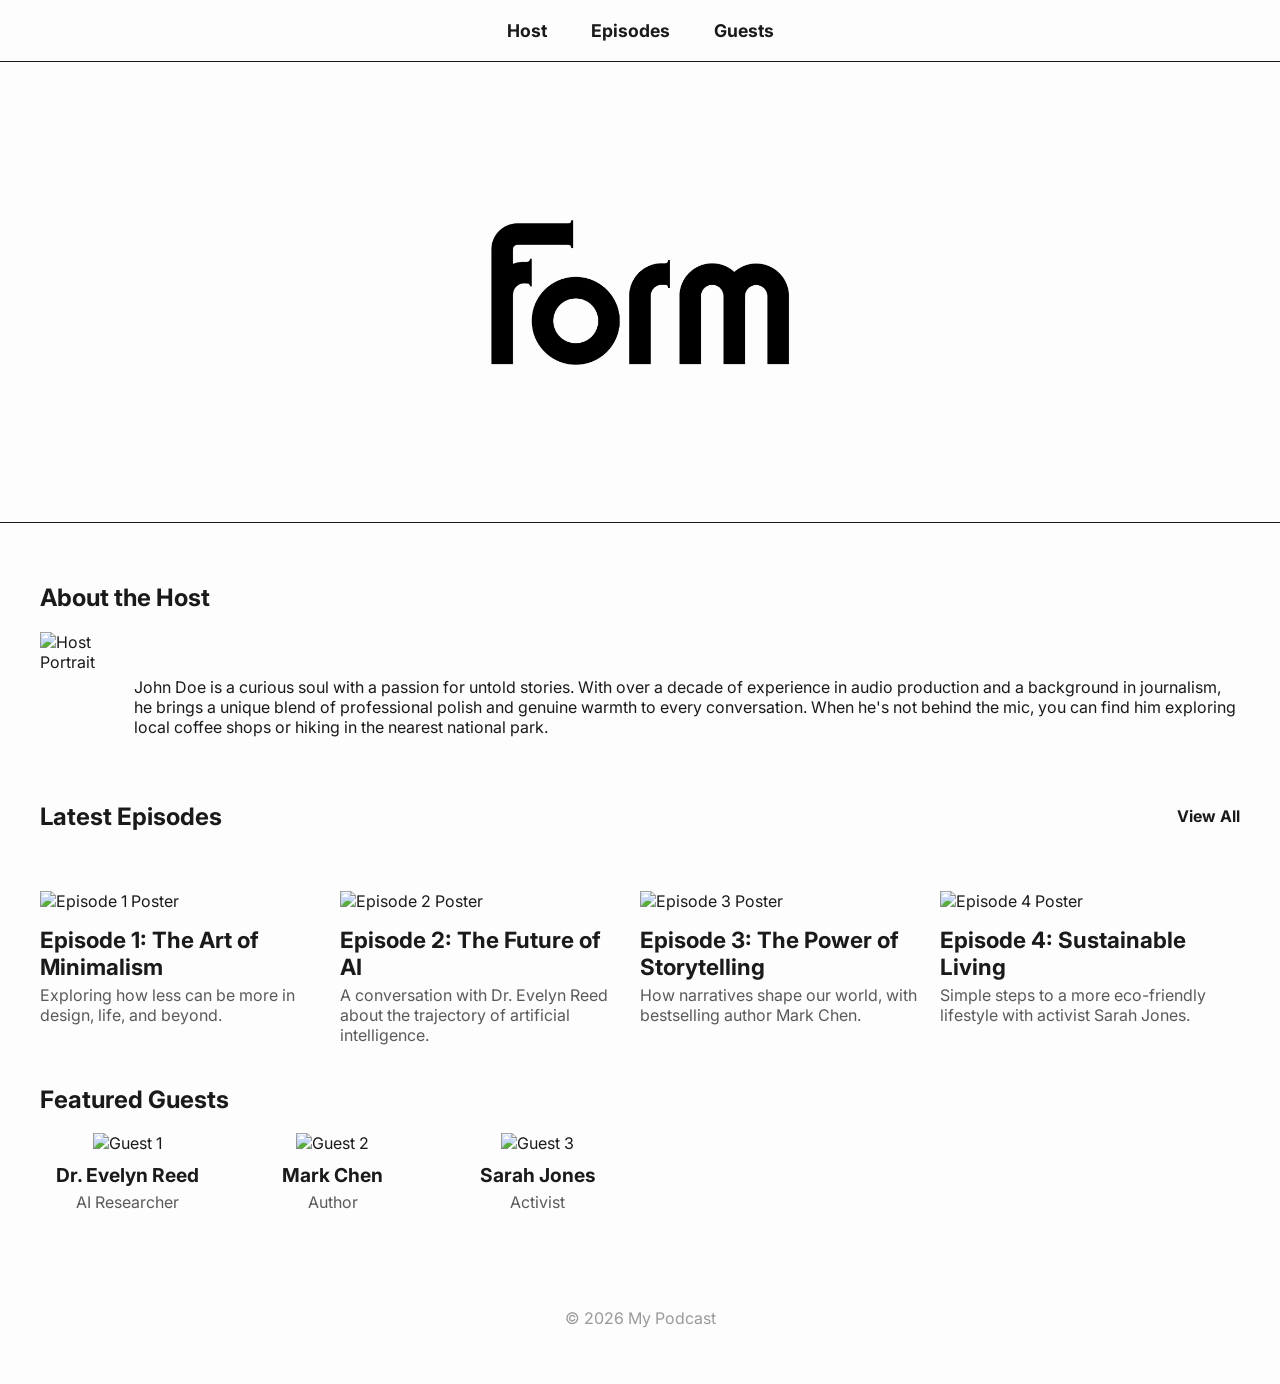
==== index.html @ 9e03bf24 "added basic info" ====
<!DOCTYPE html>
<html lang="en">
<head>
    <meta charset="UTF-8">
    <meta name="viewport" content="width=device-width, initial-scale=1.0">
    <title>My Podcast</title>
    <link rel="stylesheet" href="style.css">
</head>
<body>
    <header>
        <nav>
            <a href="#host">Host</a>
            <a href="#episodes">Episodes</a>
            <a href="#guests">Guests</a>
        </nav>
    </header>

    <div id="hero">
        <div class="icon-container">
            <img src="icon.png" alt="Podcast Icon" class="main-icon">
            <div class="bubble"></div>
            <div class="bubble"></div>
            <div class="bubble"></div>
            <div class="bubble"></div>
            <div class="bubble"></div>
        </div>
    </div>

    <main>
        <section id="host">
            <h2>About the Host</h2>
            <div class="host-content">
                <img src="host.jpg" alt="Host Portrait" class="host-image">
                <p>John Doe is a curious soul with a passion for untold stories. With over a decade of experience in audio production and a background in journalism, he brings a unique blend of professional polish and genuine warmth to every conversation. When he's not behind the mic, you can find him exploring local coffee shops or hiking in the nearest national park.</p>
            </div>
        </section>

        <section id="episodes">
            <div class="section-header">
                <h2>Latest Episodes</h2>
                <a href="#" class="view-all">View All</a>
            </div>
            <div class="episodes-container">
                <a href="episode-detail.html" class="episode-card">
                    <img src="episode1.jpg" alt="Episode 1 Poster" class="episode-poster">
                    <div class="episode-info">
                        <h3>Episode 1: The Art of Minimalism</h3>
                        <p>Exploring how less can be more in design, life, and beyond.</p>
                    </div>
                </a>
                <a href="episode-detail.html" class="episode-card">
                    <img src="episode2.jpg" alt="Episode 2 Poster" class="episode-poster">
                    <div class="episode-info">
                        <h3>Episode 2: The Future of AI</h3>
                        <p>A conversation with Dr. Evelyn Reed about the trajectory of artificial intelligence.</p>
                    </div>
                </a>
                <a href="episode-detail.html" class="episode-card">
                    <img src="episode3.jpg" alt="Episode 3 Poster" class="episode-poster">
                    <div class="episode-info">
                        <h3>Episode 3: The Power of Storytelling</h3>
                        <p>How narratives shape our world, with bestselling author Mark Chen.</p>
                    </div>
                </a>
                <a href="episode-detail.html" class="episode-card">
                    <img src="episode4.jpg" alt="Episode 4 Poster" class="episode-poster">
                    <div class="episode-info">
                        <h3>Episode 4: Sustainable Living</h3>
                        <p>Simple steps to a more eco-friendly lifestyle with activist Sarah Jones.</p>
                    </div>
                </a>
            </div>
        </section>

        <section id="guests">
            <h2>Featured Guests</h2>
            <div class="guest-grid">
                <div class="guest-profile">
                    <img src="guest1.jpg" alt="Guest 1">
                    <h4>Dr. Evelyn Reed</h4>
                    <p>AI Researcher</p>
                </div>
                <div class="guest-profile">
                    <img src="guest2.jpg" alt="Guest 2">
                    <h4>Mark Chen</h4>
                    <p>Author</p>
                </div>
                <div class="guest-profile">
                    <img src="guest3.jpg" alt="Guest 3">
                    <h4>Sarah Jones</h4>
                    <p>Activist</p>
                </div>
            </div>
        </section>
    </main>

    <footer>
        <p>&copy; 2026 My Podcast</p>
    </footer>

    <script src="script.js"></script>
</body>
</html>
---- style.css ----
@import url('https://fonts.googleapis.com/css2?family=Inter:wght@400;700;900&display=swap');

body {
    font-family: 'Inter', -apple-system, BlinkMacSystemFont, "Segoe UI", Roboto, Helvetica, Arial, sans-serif;
    margin: 0;
    padding: 0;
    background-color: #fdfdfd;
    color: #1a1a1a;
    -webkit-font-smoothing: antialiased;
    -moz-osx-font-smoothing: grayscale;
}

header {
    padding: 20px;
    text-align: center;
    border-bottom: 1px solid #1a1a1a;
    position: sticky;
    top: 0;
    background-color: rgba(253, 253, 253, 0.9);
    backdrop-filter: blur(10px);
    z-index: 100;
}

nav a {
    margin: 0 20px;
    color: #1a1a1a;
    text-decoration: none;
    font-weight: 700;
    font-size: 1.1em;
    transition: color 0.3s ease;
}

nav a:hover {
    color: #9a9a9a;
}

#hero {
    display: flex;
    justify-content: center;
    align-items: center;
    padding: 80px 20px;
    border-bottom: 1px solid #1a1a1a;
}

.icon-container {
    position: relative;
    display: flex;
    justify-content: center;
    align-items: center;
    cursor: pointer;
    overflow: hidden; /* Needed for bubble effect */
}

.main-icon {
    width: 300px;
    height: 300px;
    object-fit: contain;
    transition: transform 0.4s ease;
}

/* Hover scale effect removed as requested */

.bubble {
    position: absolute;
    background-color: rgba(26, 26, 26, 0.7);
    border-radius: 50%;
    opacity: 0;
    transform: scale(0);
    left: -30px;
}

.icon-container:hover .bubble {
    animation: bubble-animation 3s ease-out;
}

@keyframes bubble-animation {
    0% { transform: scale(0.5) translateX(0); opacity: 0.8; }
    50% { opacity: 1; }
    100% { transform: scale(1) translateX(350px); opacity: 0; }
}

.icon-container:hover .bubble:nth-child(2) { animation-delay: 0.2s; width: 25px; height: 25px; top: 20%; }
.icon-container:hover .bubble:nth-child(3) { animation-delay: 0.6s; width: 12px; height: 12px; top: 50%; }
.icon-container:hover .bubble:nth-child(4) { animation-delay: 1s; width: 35px; height: 35px; top: 70%; }
.icon-container:hover .bubble:nth-child(5) { animation-delay: 1.5s; width: 18px; height: 18px; top: 35%; }
.icon-container:hover .bubble:nth-child(6) { animation-delay: 2s; width: 22px; height: 22px; top: 80%; }

main {
    padding: 40px 20px;
    max-width: 1200px;
    margin: 0 auto;
}

.section-header {
    display: flex;
    justify-content: space-between;
    align-items: center;
    margin-bottom: 40px;
}

.view-all {
    color: #1a1a1a;
    text-decoration: none;
    font-weight: 700;
    transition: color 0.3s ease;
}

.view-all:hover {
    color: #9a9a9a;
}

.episodes-container {
    display: flex;
    overflow-x: auto;
    padding-bottom: 20px; /* For scrollbar visibility */
    -ms-overflow-style: none;  /* IE and Edge */
    scrollbar-width: none;  /* Firefox */
}

.episodes-container::-webkit-scrollbar {
    display: none; /* Chrome, Safari, and Opera */
}

.episode-card {
    flex: 0 0 280px;
    margin-right: 20px;
    text-decoration: none;
    color: inherit;
    transition: transform 0.3s ease;
}

.episode-card:hover {
    transform: translateY(-5px);
}

.episode-poster {
    width: 100%;
    height: 280px;
    object-fit: cover;
    margin-bottom: 15px;
}

.episode-info h3 {
    font-size: 1.4em;
    margin: 0 0 5px 0;
}

.episode-info p {
    font-size: 1em;
    margin: 0;
    color: #5a5a5a;
}

.host-content {
    display: flex;
    align-items: center;
    gap: 30px;
}

.host-image {
    width: 150px;
    height: 150px;
    object-fit: cover;
}

.guest-grid {
    display: grid;
    grid-template-columns: repeat(auto-fill, minmax(150px, 1fr));
    gap: 30px;
    text-align: center;
}

.guest-profile img {
    width: 120px;
    height: 120px;
    object-fit: cover;
    margin-bottom: 10px;
}

.guest-profile h4 {
    margin: 0 0 5px 0;
    font-size: 1.2em;
}

.guest-profile p {
    margin: 0;
    color: #5a5a5a;
}

footer {
    text-align: center;
    padding: 40px 20px;
    font-size: 1em;
    color: #9a9a9a;
}

* {
    border-radius: 0 !important;
}
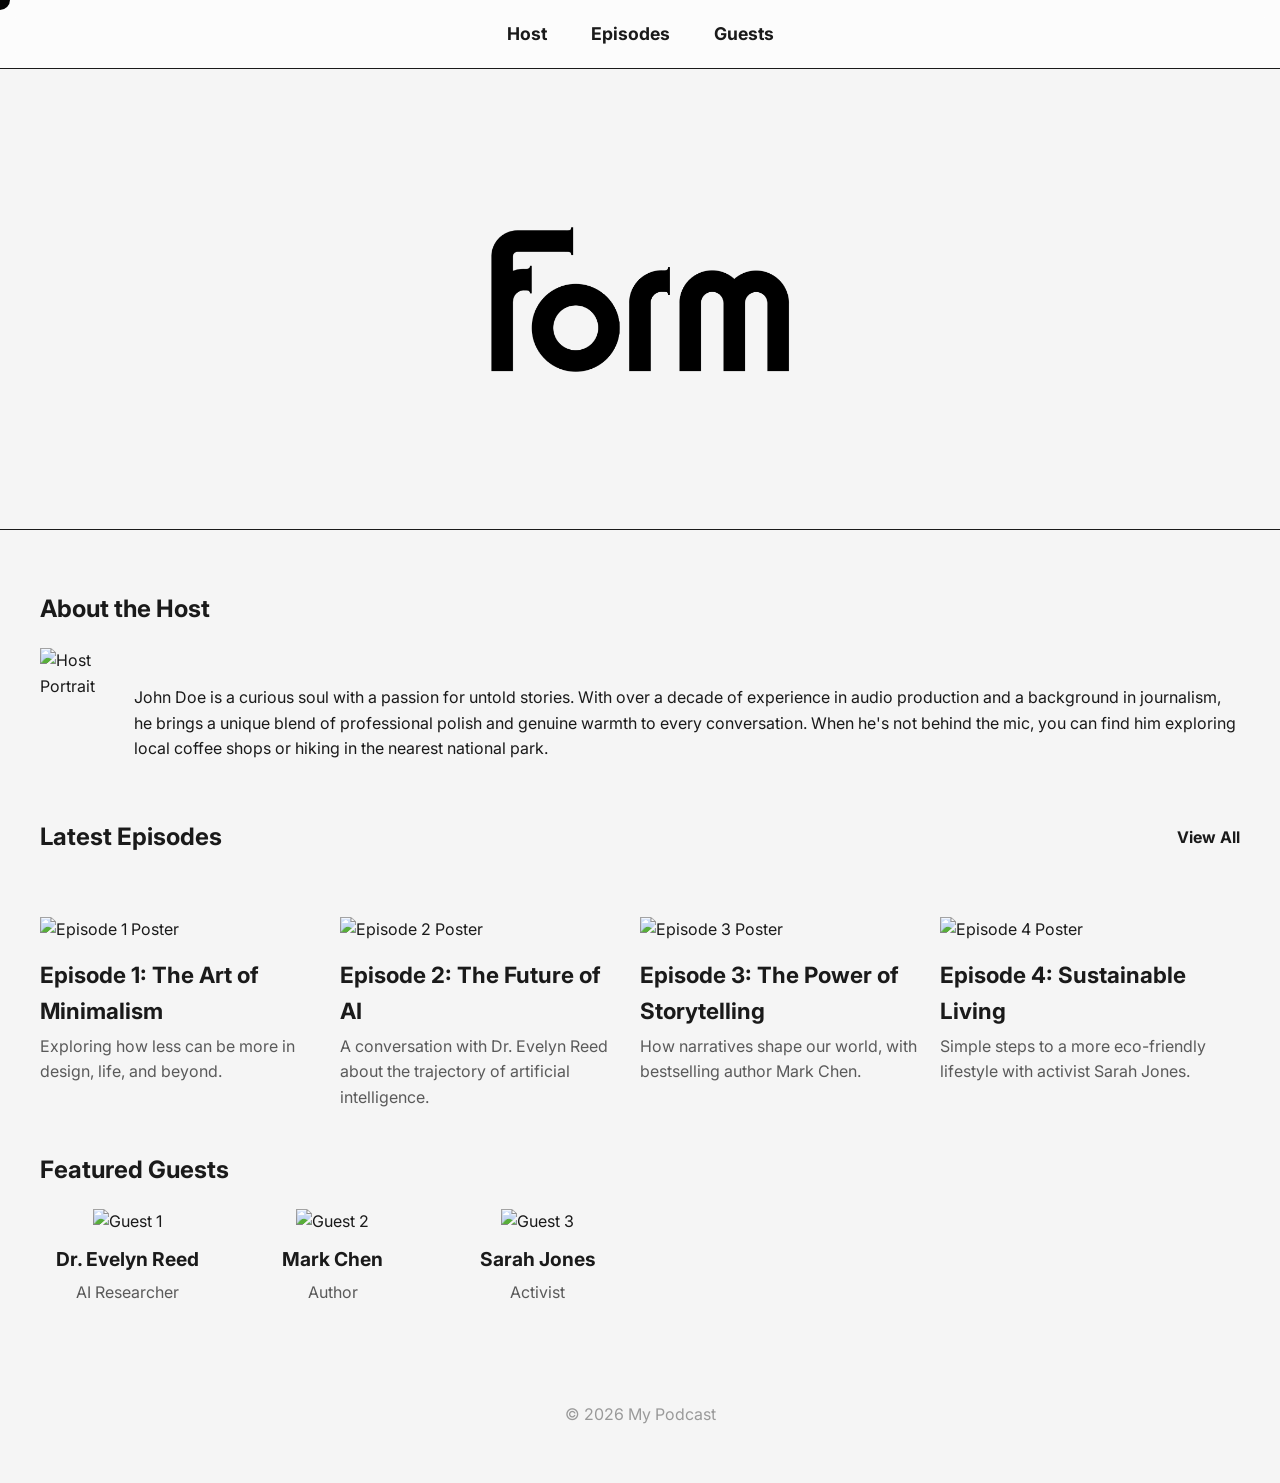
==== commit f6e8c4eb: "Added basic cursor interaction and graphic design" ====
--- a/index.html
+++ b/index.html
@@ -7,6 +7,7 @@
     <link rel="stylesheet" href="style.css">
 </head>
 <body>
+    <div class="cursor-dot"></div>
     <header>
         <nav>
             <a href="#host">Host</a>
@@ -17,13 +18,8 @@
 
     <div id="hero">
         <div class="icon-container">
-            <img src="icon.png" alt="Podcast Icon" class="main-icon">
-            <div class="bubble"></div>
-            <div class="bubble"></div>
-            <div class="bubble"></div>
-            <div class="bubble"></div>
-            <div class="bubble"></div>
-        </div>
+                <img src="icon.png" alt="Podcast Icon" class="main-icon">
+            </div>
     </div>
 
     <main>
--- a/style.css
+++ b/style.css
@@ -1,13 +1,44 @@
 @import url('https://fonts.googleapis.com/css2?family=Inter:wght@400;700;900&display=swap');
 
+html {
+    cursor: none !important;
+}
+
 body {
-    font-family: 'Inter', -apple-system, BlinkMacSystemFont, "Segoe UI", Roboto, Helvetica, Arial, sans-serif;
+    font-family: 'Inter', sans-serif;
+    background-color: #f5f5f5;
+    color: #1a1a1a;
     margin: 0;
-    padding: 0;
-    background-color: #fdfdfd;
-    color: #1a1a1a;
-    -webkit-font-smoothing: antialiased;
-    -moz-osx-font-smoothing: grayscale;
+    line-height: 1.6;
+    cursor: none !important; /* Hide the default cursor */
+}
+
+a,
+button,
+.icon-container,
+.episode-card {
+    cursor: none !important;
+}
+
+.cursor-dot {
+    position: fixed;
+    top: 0;
+    left: 0;
+    transform: translate(-50%, -50%);
+    border-radius: 50% !important;
+    z-index: 9999;
+    pointer-events: none;
+    background-color: white;
+    mix-blend-mode: difference;
+    width: 20px;
+    height: 20px;
+    transition: width 0.3s ease, height 0.3s ease, opacity 0.3s ease;
+}
+
+/* Style for when hovering over links/buttons */
+.cursor-dot.hover {
+    width: 50px;
+    height: 50px;
 }
 
 header {
@@ -60,30 +91,7 @@
 
 /* Hover scale effect removed as requested */
 
-.bubble {
-    position: absolute;
-    background-color: rgba(26, 26, 26, 0.7);
-    border-radius: 50%;
-    opacity: 0;
-    transform: scale(0);
-    left: -30px;
-}
-
-.icon-container:hover .bubble {
-    animation: bubble-animation 3s ease-out;
-}
-
-@keyframes bubble-animation {
-    0% { transform: scale(0.5) translateX(0); opacity: 0.8; }
-    50% { opacity: 1; }
-    100% { transform: scale(1) translateX(350px); opacity: 0; }
-}
-
-.icon-container:hover .bubble:nth-child(2) { animation-delay: 0.2s; width: 25px; height: 25px; top: 20%; }
-.icon-container:hover .bubble:nth-child(3) { animation-delay: 0.6s; width: 12px; height: 12px; top: 50%; }
-.icon-container:hover .bubble:nth-child(4) { animation-delay: 1s; width: 35px; height: 35px; top: 70%; }
-.icon-container:hover .bubble:nth-child(5) { animation-delay: 1.5s; width: 18px; height: 18px; top: 35%; }
-.icon-container:hover .bubble:nth-child(6) { animation-delay: 2s; width: 22px; height: 22px; top: 80%; }
+
 
 main {
     padding: 40px 20px;
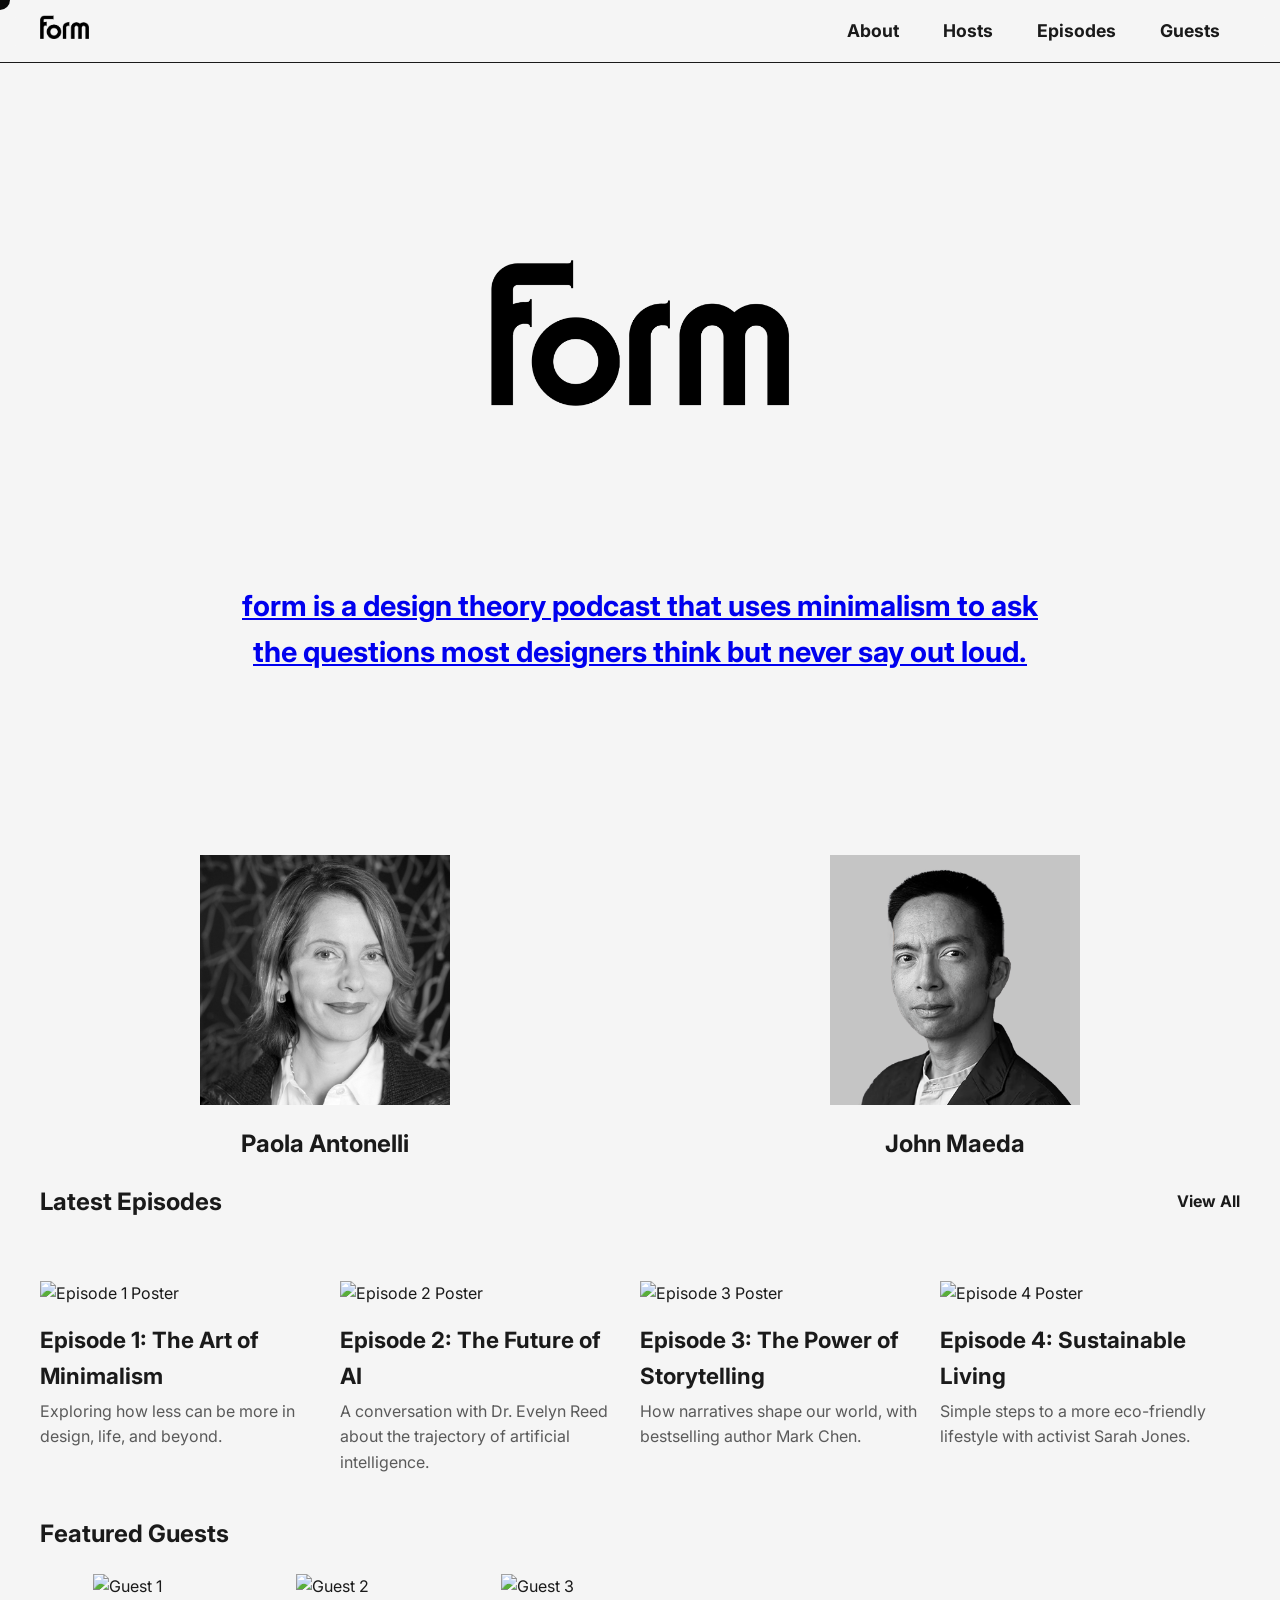
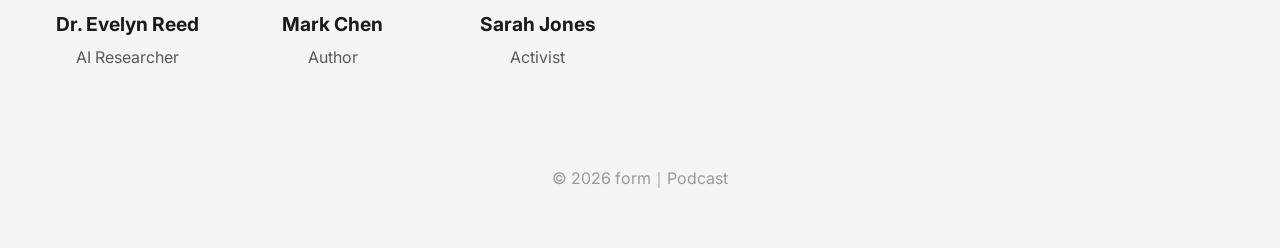
==== commit 411de482: "Added hosts and about" ====
--- a/index.html
+++ b/index.html
@@ -3,31 +3,59 @@
 <head>
     <meta charset="UTF-8">
     <meta name="viewport" content="width=device-width, initial-scale=1.0">
-    <title>My Podcast</title>
+    <title>form｜Podcast</title>
+    <link rel="icon" type="image/png" href="logo.png">
     <link rel="stylesheet" href="style.css">
 </head>
 <body>
-    <div class="cursor-dot"></div>
+    <div class="cursor-dot"><span class="cursor-text"></span></div>
     <header>
+        <a href="index.html">
+            <img src="icon.png" alt="Podcast Logo" class="header-logo">
+        </a>
         <nav>
-            <a href="#host">Host</a>
+            <a href="about.html">About</a>
+            <a href="#hosts">Hosts</a>
             <a href="#episodes">Episodes</a>
             <a href="#guests">Guests</a>
         </nav>
     </header>
 
-    <div id="hero">
-        <div class="icon-container">
+    <main>
+        <!-- Hero Section -->
+        <div id="hero">
+            <div class="icon-container">
                 <img src="icon.png" alt="Podcast Icon" class="main-icon">
+                <span class="quote-text"></span>
             </div>
-    </div>
+        </div>
 
-    <main>
-        <section id="host">
-            <h2>About the Host</h2>
-            <div class="host-content">
-                <img src="host.jpg" alt="Host Portrait" class="host-image">
-                <p>John Doe is a curious soul with a passion for untold stories. With over a decade of experience in audio production and a background in journalism, he brings a unique blend of professional polish and genuine warmth to every conversation. When he's not behind the mic, you can find him exploring local coffee shops or hiking in the nearest national park.</p>
+        <!-- About Section -->
+        <section id="about" class="reveal">
+            <a href="about.html" class="about-link">
+                <p>form is a design theory podcast that uses minimalism to ask the questions most designers think but never say out loud.</p>
+            </a>
+        </section>
+
+        <!-- Hosts Section -->
+        <section id="hosts" class="reveal">
+            <div class="hosts-container">
+                <div class="host-profile">
+                    <div class="host-image-container">
+                        <img src="images/Paola.jpg" alt="Host Paola Antonelli" class="host-image">
+                    </div>
+                    <div class="host-info">
+                        <h3>Paola Antonelli</h3>
+                    </div>
+                </div>
+                <div class="host-profile">
+                    <div class="host-image-container">
+                        <img src="images/John.png" alt="Host John Maeda" class="host-image">
+                    </div>
+                    <div class="host-info">
+                        <h3>John Maeda</h3>
+                    </div>
+                </div>
             </div>
         </section>
 
@@ -91,7 +119,7 @@
     </main>
 
     <footer>
-        <p>&copy; 2026 My Podcast</p>
+        <p>&copy; 2026 form｜Podcast</p>
     </footer>
 
     <script src="script.js"></script>
--- a/style.css
+++ b/style.css
@@ -20,19 +20,42 @@
     cursor: none !important;
 }
 
+#about {
+    padding: 20px 0 180px; /* Increased bottom spacing */
+}
+
+#about p {
+    font-size: 1.8em; /* Further increased font size */
+    font-weight: 700;
+    text-align: center;
+    max-width: 800px;
+    margin: 0 auto;
+}
+
 .cursor-dot {
     position: fixed;
     top: 0;
     left: 0;
     transform: translate(-50%, -50%);
-    border-radius: 50% !important;
+    border-radius: 50%;
     z-index: 9999;
     pointer-events: none;
     background-color: white;
     mix-blend-mode: difference;
     width: 20px;
     height: 20px;
-    transition: width 0.3s ease, height 0.3s ease, opacity 0.3s ease;
+    transition: width 0.3s ease, height 0.3s ease, opacity 0.3s ease, background-color 0.3s ease, mix-blend-mode 0.1s ease, border-radius 0.3s ease;
+    display: flex;
+    justify-content: center;
+    align-items: center;
+}
+
+.cursor-text {
+    opacity: 0;
+    font-size: 16px; /* Increased font size */
+    font-weight: 700;
+    color: #f5f5f5;
+    transition: opacity 0.3s ease;
 }
 
 /* Style for when hovering over links/buttons */
@@ -41,15 +64,34 @@
     height: 50px;
 }
 
+/* Style for the special text-display mode */
+.cursor-dot.text-active {
+    background-color: #1a1a1a;
+    mix-blend-mode: normal;
+    width: 80px;
+    height: 80px;
+}
+
+.cursor-dot.text-active .cursor-text {
+    opacity: 1;
+}
+
 header {
-    padding: 20px;
-    text-align: center;
-    border-bottom: 1px solid #1a1a1a;
     position: sticky;
     top: 0;
-    background-color: rgba(253, 253, 253, 0.9);
+    z-index: 1000;
+    padding: 15px 40px;
+    background-color: rgba(245, 245, 245, 0.8); /* Semi-transparent background */
     backdrop-filter: blur(10px);
-    z-index: 100;
+    -webkit-backdrop-filter: blur(10px); /* For Safari */
+    display: flex;
+    justify-content: space-between;
+    align-items: center;
+    border-bottom: 1px solid #1a1a1a; /* Add border back */
+}
+
+.header-logo {
+    height: 24px;
 }
 
 nav a {
@@ -70,7 +112,6 @@
     justify-content: center;
     align-items: center;
     padding: 80px 20px;
-    border-bottom: 1px solid #1a1a1a;
 }
 
 .icon-container {
@@ -79,14 +120,42 @@
     justify-content: center;
     align-items: center;
     cursor: pointer;
-    overflow: hidden; /* Needed for bubble effect */
 }
 
 .main-icon {
     width: 300px;
     height: 300px;
     object-fit: contain;
-    transition: transform 0.4s ease;
+    transition: opacity 0.4s ease;
+}
+
+.icon-container:hover .main-icon {
+    opacity: 0;
+}
+
+.quote-text {
+    position: absolute;
+    top: 50%;
+    left: 50%;
+    transform: translate(-50%, -50%);
+    white-space: nowrap; /* Prevent text wrapping */
+    text-align: center;
+    font-size: 1.8em; /* Increased font size */
+    font-weight: 700;
+    color: #3a3a3a;
+    opacity: 0;
+    pointer-events: none;
+}
+
+.quote-text.typing::after {
+    content: '_';
+    font-weight: bold;
+    animation: blink 1s step-end infinite;
+}
+
+@keyframes blink {
+    from, to { color: transparent; }
+    50% { color: #3a3a3a; }
 }
 
 /* Hover scale effect removed as requested */
@@ -159,16 +228,53 @@
     color: #5a5a5a;
 }
 
-.host-content {
-    display: flex;
-    align-items: center;
-    gap: 30px;
-}
-
 .host-image {
     width: 150px;
     height: 150px;
     object-fit: cover;
+}
+
+.hosts-container {
+    display: flex;
+    gap: 60px; /* Increased gap between hosts */
+    align-items: flex-start;
+    justify-content: center; /* Center the host profiles */
+}
+
+.host-profile {
+    display: flex;
+    flex-direction: column; /* Stack image on top of text */
+    align-items: center;
+    text-align: center;
+    flex: 1;
+}
+
+.host-image-container {
+    position: relative;
+    width: 250px; /* Increased size */
+    height: 250px; /* Increased size */
+    margin-bottom: 20px;
+    overflow: hidden;
+    /* Add box-shadow for the frame and transition it */
+    box-shadow: inset 0 0 0 5px transparent;
+    transition: border-radius 0.4s cubic-bezier(0.77, 0, 0.175, 1), box-shadow 0.4s ease;
+}
+
+.host-profile:hover .host-image-container {
+    border-radius: 50%;
+    /* Make the frame visible on hover */
+    box-shadow: inset 0 0 0 5px #1a1a1a;
+}
+
+.host-image {
+    width: 100%;
+    height: 100%;
+    object-fit: cover;
+}
+
+.host-info h3 {
+    font-size: 1.5em;
+    margin: 0;
 }
 
 .guest-grid {
@@ -202,6 +308,4 @@
     color: #9a9a9a;
 }
 
-* {
-    border-radius: 0 !important;
-}
+
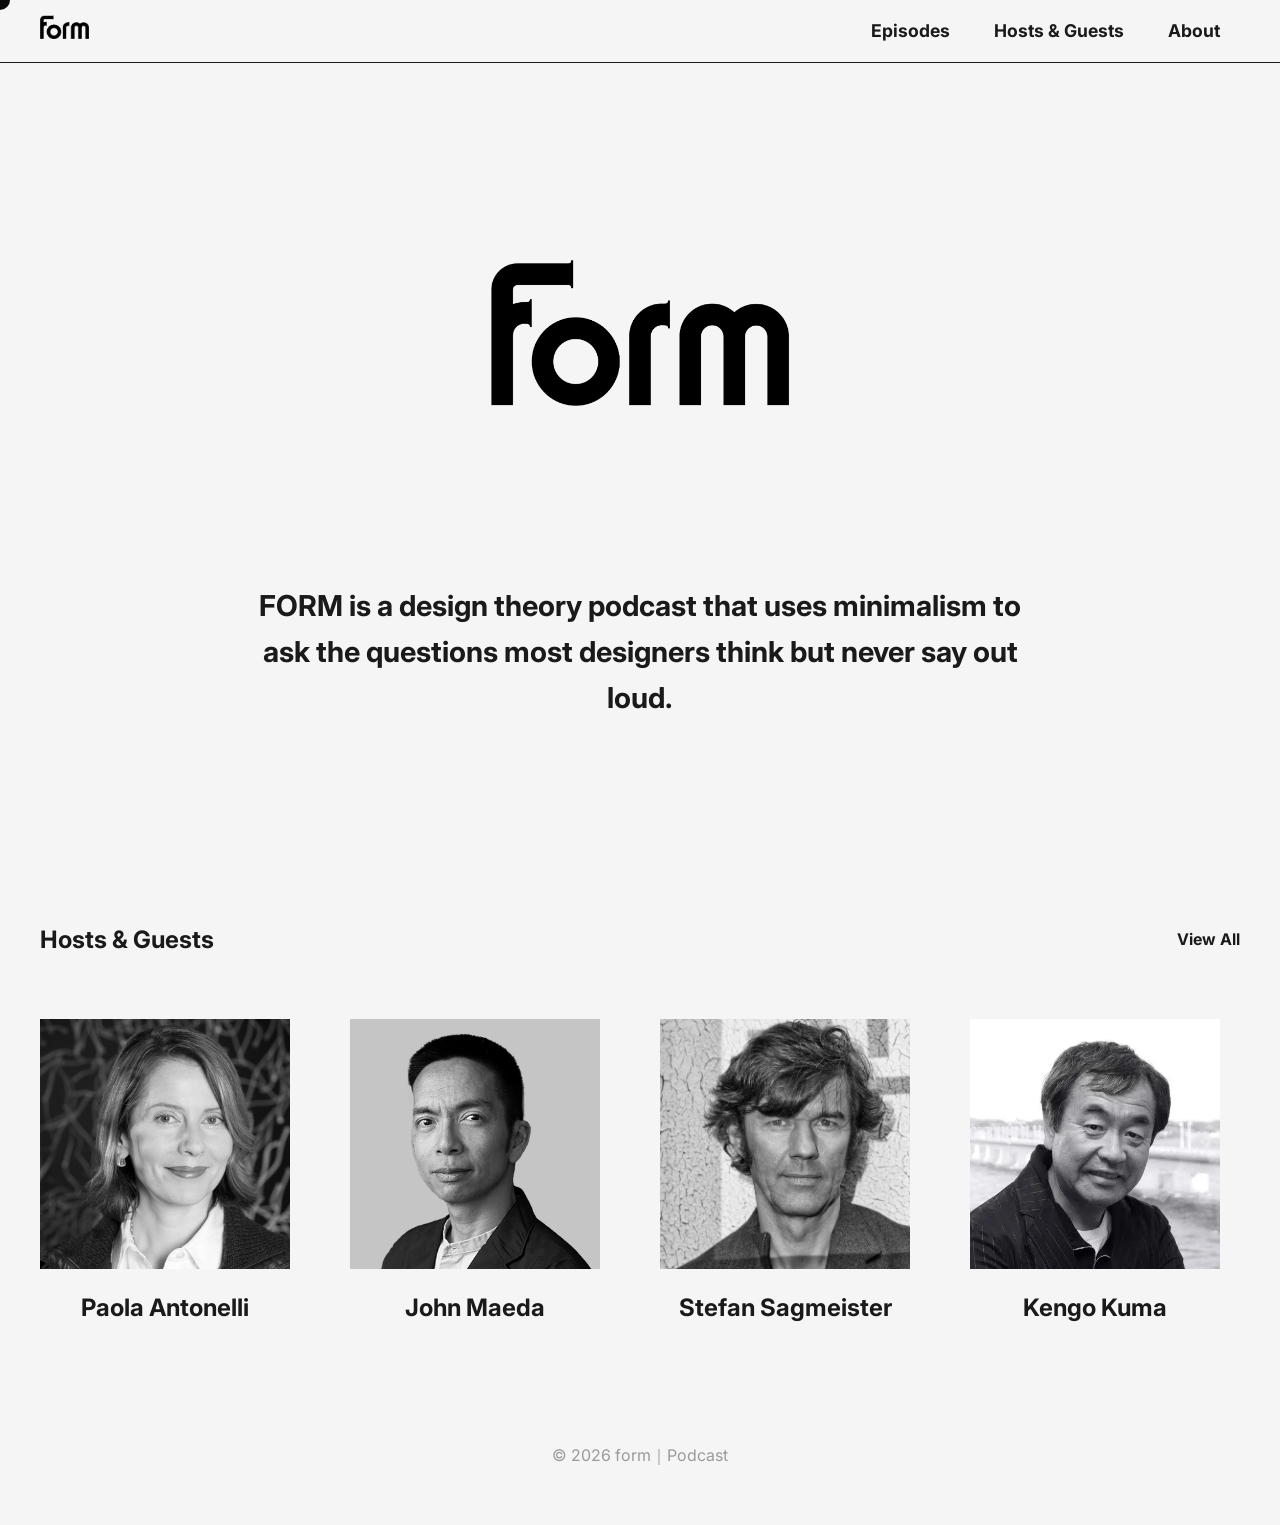
==== commit a7b90db3: "Added host & guests info and bio" ====
--- a/index.html
+++ b/index.html
@@ -14,10 +14,9 @@
             <img src="icon.png" alt="Podcast Logo" class="header-logo">
         </a>
         <nav>
+            <a href="#episodes">Episodes</a>
+            <a href="#hosts">Hosts & Guests</a>
             <a href="about.html">About</a>
-            <a href="#hosts">Hosts</a>
-            <a href="#episodes">Episodes</a>
-            <a href="#guests">Guests</a>
         </nav>
     </header>
 
@@ -33,89 +32,92 @@
         <!-- About Section -->
         <section id="about" class="reveal">
             <a href="about.html" class="about-link">
-                <p>form is a design theory podcast that uses minimalism to ask the questions most designers think but never say out loud.</p>
+                <p>FORM is a design theory podcast that uses minimalism to ask the questions most designers think but never say out loud.</p>
             </a>
         </section>
 
-        <!-- Hosts Section -->
+        </section>
+
         <section id="hosts" class="reveal">
+            <div class="section-header">
+                <a href="hosts.html" class="hosts-title-link"><h2>Hosts & Guests</h2></a>
+                <a href="#" class="view-all-hosts">View All</a>
+            </div>
+
             <div class="hosts-container">
-                <div class="host-profile">
+                <a href="hosts.html#paola" class="host-profile-link">
+                    <div class="host-profile" data-role="Host">
+                        <div class="host-image-container">
+                            <img src="images/Paola.jpg" alt="Host Paola Antonelli" class="host-image">
+                        </div>
+                        <div class="host-info">
+                            <h3>Paola Antonelli</h3>
+                        </div>
+                    </div>
+                </a>
+                <a href="hosts.html#john" class="host-profile-link">
+                    <div class="host-profile" data-role="Host">
+                        <div class="host-image-container">
+                            <img src="images/John.png" alt="Host John Maeda" class="host-image">
+                        </div>
+                        <div class="host-info">
+                            <h3>John Maeda</h3>
+                        </div>
+                    </div>
+                </a>
+                <div class="host-profile" data-role="Guest">
                     <div class="host-image-container">
-                        <img src="images/Paola.jpg" alt="Host Paola Antonelli" class="host-image">
+                        <img src="images/stefan.png" alt="Guest Stefan Sagmeister" class="host-image">
                     </div>
                     <div class="host-info">
-                        <h3>Paola Antonelli</h3>
+                        <h3>Stefan Sagmeister</h3>
                     </div>
                 </div>
-                <div class="host-profile">
+                <div class="host-profile" data-role="Guest">
                     <div class="host-image-container">
-                        <img src="images/John.png" alt="Host John Maeda" class="host-image">
+                        <img src="images/Kengo.webp" alt="Guest Kengo Kuma" class="host-image">
                     </div>
                     <div class="host-info">
-                        <h3>John Maeda</h3>
+                        <h3>Kengo Kuma</h3>
+                    </div>
+                </div>
+                <div class="host-profile" data-role="Guest">
+                    <div class="host-image-container">
+                        <img src="images/jil.png" alt="Guest Jil Sander" class="host-image">
+                    </div>
+                    <div class="host-info">
+                        <h3>Jil Sander</h3>
+                    </div>
+                </div>
+                <div class="host-profile" data-role="Guest">
+                    <div class="host-image-container">
+                        <img src="images/jony.jpg" alt="Guest Jony Ive" class="host-image">
+                    </div>
+                    <div class="host-info">
+                        <h3>Jony Ive</h3>
+                    </div>
+                </div>
+                <div class="host-profile" data-role="Guest">
+                    <div class="host-image-container">
+                        <img src="images/phoebe.png" alt="Guest Phoebe Philo" class="host-image">
+                    </div>
+                    <div class="host-info">
+                        <h3>Phoebe Philo</h3>
+                    </div>
+                </div>
+                <div class="host-profile" data-role="Guest">
+                    <div class="host-image-container">
+                        <img src="images/tadao.jpg" alt="Guest Tadao Ando" class="host-image">
+                    </div>
+                    <div class="host-info">
+                        <h3>Tadao Ando</h3>
                     </div>
                 </div>
             </div>
         </section>
-
-        <section id="episodes">
-            <div class="section-header">
-                <h2>Latest Episodes</h2>
-                <a href="#" class="view-all">View All</a>
-            </div>
-            <div class="episodes-container">
-                <a href="episode-detail.html" class="episode-card">
-                    <img src="episode1.jpg" alt="Episode 1 Poster" class="episode-poster">
-                    <div class="episode-info">
-                        <h3>Episode 1: The Art of Minimalism</h3>
-                        <p>Exploring how less can be more in design, life, and beyond.</p>
-                    </div>
-                </a>
-                <a href="episode-detail.html" class="episode-card">
-                    <img src="episode2.jpg" alt="Episode 2 Poster" class="episode-poster">
-                    <div class="episode-info">
-                        <h3>Episode 2: The Future of AI</h3>
-                        <p>A conversation with Dr. Evelyn Reed about the trajectory of artificial intelligence.</p>
-                    </div>
-                </a>
-                <a href="episode-detail.html" class="episode-card">
-                    <img src="episode3.jpg" alt="Episode 3 Poster" class="episode-poster">
-                    <div class="episode-info">
-                        <h3>Episode 3: The Power of Storytelling</h3>
-                        <p>How narratives shape our world, with bestselling author Mark Chen.</p>
-                    </div>
-                </a>
-                <a href="episode-detail.html" class="episode-card">
-                    <img src="episode4.jpg" alt="Episode 4 Poster" class="episode-poster">
-                    <div class="episode-info">
-                        <h3>Episode 4: Sustainable Living</h3>
-                        <p>Simple steps to a more eco-friendly lifestyle with activist Sarah Jones.</p>
-                    </div>
-                </a>
-            </div>
         </section>
 
-        <section id="guests">
-            <h2>Featured Guests</h2>
-            <div class="guest-grid">
-                <div class="guest-profile">
-                    <img src="guest1.jpg" alt="Guest 1">
-                    <h4>Dr. Evelyn Reed</h4>
-                    <p>AI Researcher</p>
-                </div>
-                <div class="guest-profile">
-                    <img src="guest2.jpg" alt="Guest 2">
-                    <h4>Mark Chen</h4>
-                    <p>Author</p>
-                </div>
-                <div class="guest-profile">
-                    <img src="guest3.jpg" alt="Guest 3">
-                    <h4>Sarah Jones</h4>
-                    <p>Activist</p>
-                </div>
-            </div>
-        </section>
+
     </main>
 
     <footer>
--- a/style.css
+++ b/style.css
@@ -76,6 +76,15 @@
     opacity: 1;
 }
 
+/* Style for when showing 'Host' */
+.cursor-dot.text-active.host-style {
+    background-color: #f5f5f5; /* White background */
+}
+
+.cursor-dot.text-active.host-style .cursor-text {
+    color: #1a1a1a; /* Black text */
+}
+
 header {
     position: sticky;
     top: 0;
@@ -186,6 +195,18 @@
     color: #9a9a9a;
 }
 
+.view-all-hosts {
+    color: #1a1a1a;
+    text-decoration: none;
+    font-weight: 700;
+}
+
+.hosts-title-link,
+.host-profile-link {
+    text-decoration: none;
+    color: inherit;
+}
+
 .episodes-container {
     display: flex;
     overflow-x: auto;
@@ -228,42 +249,62 @@
     color: #5a5a5a;
 }
 
-.host-image {
-    width: 150px;
-    height: 150px;
-    object-fit: cover;
+@keyframes scroll {
+    0% {
+        transform: translateX(0);
+    }
+    100% {
+        transform: translateX(-50%); /* Scroll by half the width (the original content's width) */
+    }
 }
 
 .hosts-container {
     display: flex;
-    gap: 60px; /* Increased gap between hosts */
+    overflow-x: visible; /* Allow content to overflow for the animation */
+    padding-bottom: 20px;
+    gap: 60px;
     align-items: flex-start;
-    justify-content: center; /* Center the host profiles */
+    width: fit-content; /* Adjust width to content */
+    animation: scroll 40s linear infinite; /* Apply the animation */
+}
+
+.hosts-container:hover {
+    animation-play-state: paused; /* Pause animation on hover */
+}
+
+/* Expanded view for hosts */
+.hosts-container.expanded {
+    flex-wrap: wrap; /* Allow items to wrap to the next line */
+    justify-content: center; /* Center the items */
+    animation: none; /* Disable the scroll animation */
+    width: 100%; /* Take up full container width */
+}
+
+.hosts-container.expanded .host-profile {
+    flex-basis: calc(25% - 60px); /* Adjust for 4 items per row, considering gap */
+    margin-bottom: 40px;
 }
 
 .host-profile {
     display: flex;
-    flex-direction: column; /* Stack image on top of text */
+    flex-direction: column;
     align-items: center;
     text-align: center;
-    flex: 1;
+    flex: 0 0 250px; /* Set a fixed width for each profile */
 }
 
 .host-image-container {
     position: relative;
-    width: 250px; /* Increased size */
-    height: 250px; /* Increased size */
+    width: 250px;
+    height: 250px;
     margin-bottom: 20px;
     overflow: hidden;
-    /* Add box-shadow for the frame and transition it */
-    box-shadow: inset 0 0 0 5px transparent;
-    transition: border-radius 0.4s cubic-bezier(0.77, 0, 0.175, 1), box-shadow 0.4s ease;
+    border-radius: 0; /* Start as a square */
+    transition: border-radius 0.4s cubic-bezier(0.77, 0, 0.175, 1);
 }
 
 .host-profile:hover .host-image-container {
-    border-radius: 50%;
-    /* Make the frame visible on hover */
-    box-shadow: inset 0 0 0 5px #1a1a1a;
+    border-radius: 50%; /* Become a circle on hover */
 }
 
 .host-image {
@@ -277,28 +318,24 @@
     margin: 0;
 }
 
-.guest-grid {
-    display: grid;
-    grid-template-columns: repeat(auto-fill, minmax(150px, 1fr));
-    gap: 30px;
-    text-align: center;
-}
-
-.guest-profile img {
-    width: 120px;
-    height: 120px;
-    object-fit: cover;
-    margin-bottom: 10px;
-}
-
-.guest-profile h4 {
-    margin: 0 0 5px 0;
-    font-size: 1.2em;
-}
-
+/* Remove the guest-grid and related styles as they are now merged */
+.guest-grid,
+.guest-profile,
+.guest-profile img,
+.guest-profile h4,
 .guest-profile p {
-    margin: 0;
-    color: #5a5a5a;
+    display: none;
+}
+
+.about-link {
+    text-decoration: none;
+    color: inherit;
+    display: block;
+    transition: transform 0.3s ease;
+}
+
+.about-link:hover {
+    transform: scale(1.02);
 }
 
 footer {
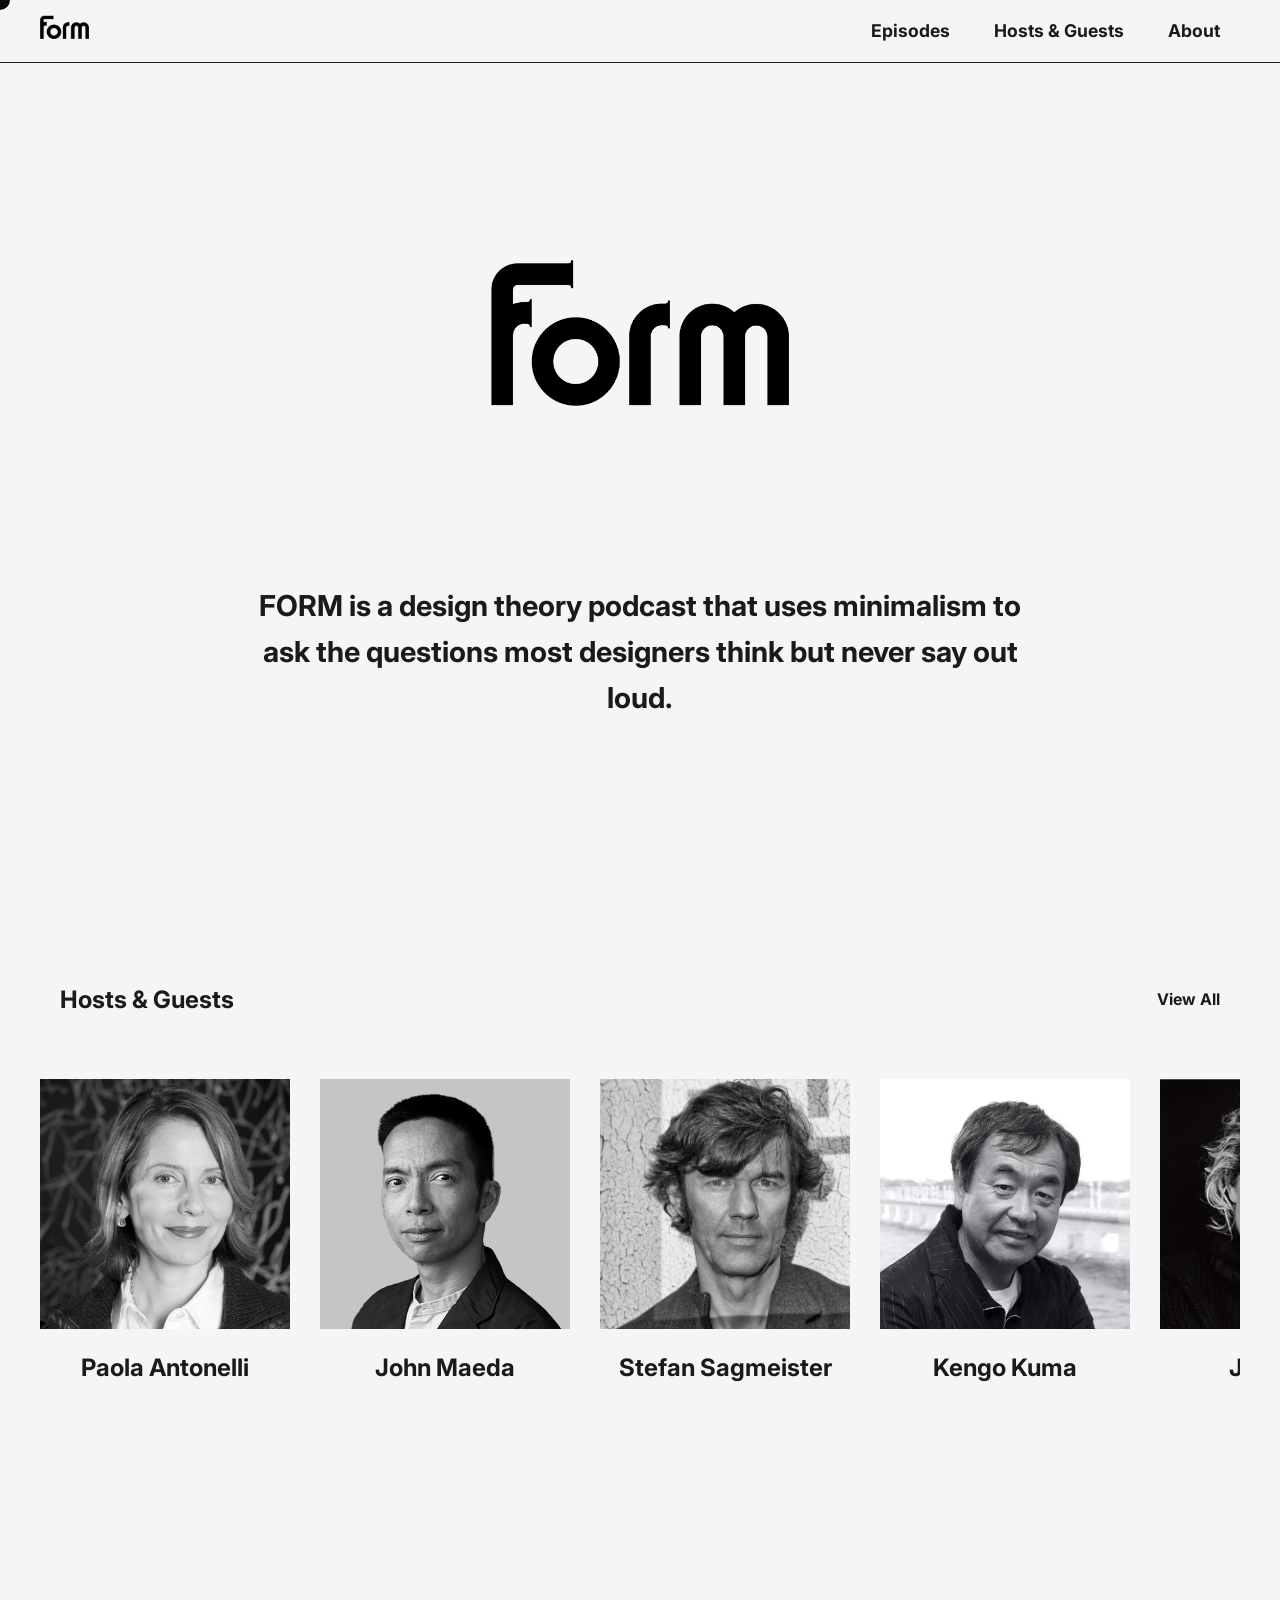
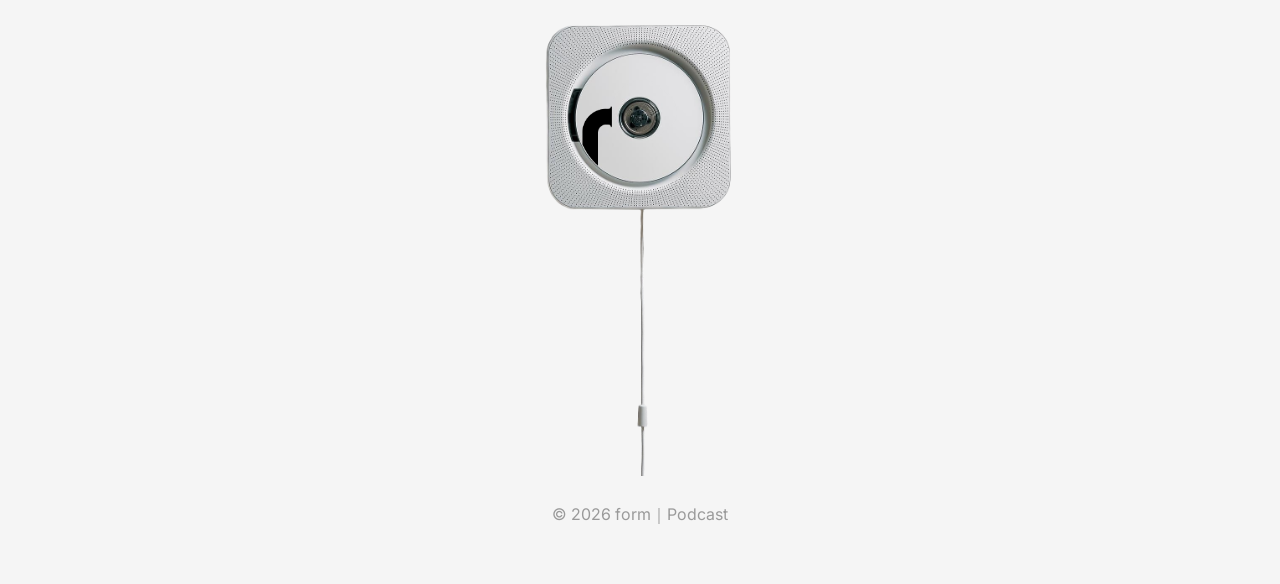
==== commit df1dc9e2: "Finished About page" ====
--- a/index.html
+++ b/index.html
@@ -15,7 +15,7 @@
         </a>
         <nav>
             <a href="#episodes">Episodes</a>
-            <a href="#hosts">Hosts & Guests</a>
+            <a href="hosts.html">Hosts & Guests</a>
             <a href="about.html">About</a>
         </nav>
     </header>
@@ -39,9 +39,11 @@
         </section>
 
         <section id="hosts" class="reveal">
-            <div class="section-header">
-                <a href="hosts.html" class="hosts-title-link"><h2>Hosts & Guests</h2></a>
-                <a href="#" class="view-all-hosts">View All</a>
+            <div class="section-header-wrapper">
+                <div class="section-header">
+                    <a href="hosts.html" class="hosts-title-link"><h2>Hosts & Guests</h2></a>
+                    <a href="#" class="view-all-hosts">View All</a>
+                </div>
             </div>
 
             <div class="hosts-container">
@@ -121,6 +123,12 @@
     </main>
 
     <footer>
+        <a href="about.html#about-poster-anchor" class="player-link">
+            <div class="player-container">
+                <img src="cd.png" alt="Spinning CD" class="cd-image">
+                <img src="player.png" alt="Player Controls" class="player-image">
+            </div>
+        </a>
         <p>&copy; 2026 form｜Podcast</p>
     </footer>
 
--- a/style.css
+++ b/style.css
@@ -249,6 +249,18 @@
     color: #5a5a5a;
 }
 
+#hosts {
+    padding-top: 60px;
+    padding-bottom: 60px;
+    overflow-x: hidden;
+}
+
+.section-header-wrapper {
+    max-width: 1200px;
+    margin: 0 auto;
+    padding: 0 20px;
+}
+
 @keyframes scroll {
     0% {
         transform: translateX(0);
@@ -262,7 +274,7 @@
     display: flex;
     overflow-x: visible; /* Allow content to overflow for the animation */
     padding-bottom: 20px;
-    gap: 60px;
+    gap: 30px; /* Use gap for spacing */
     align-items: flex-start;
     width: fit-content; /* Adjust width to content */
     animation: scroll 40s linear infinite; /* Apply the animation */
@@ -281,7 +293,7 @@
 }
 
 .hosts-container.expanded .host-profile {
-    flex-basis: calc(25% - 60px); /* Adjust for 4 items per row, considering gap */
+    flex-basis: calc(25% - 30px); /* Adjust for 4 items per row, considering gap */
     margin-bottom: 40px;
 }
 
@@ -338,6 +350,43 @@
     transform: scale(1.02);
 }
 
+@keyframes spin {
+    from {
+        transform: rotate(0deg);
+    }
+    to {
+        transform: rotate(360deg);
+    }
+}
+
+.player-container {
+    display: grid;
+    place-items: center;
+    padding: 40px 0;
+}
+
+.cd-image,
+.player-image {
+    grid-column: 1;
+    grid-row: 1;
+}
+
+.cd-image {
+    width: 127px;
+    height: 127px;
+    animation: spin 10s linear infinite;
+    z-index: 1; /* Ensure CD is on top */
+    position: relative;
+    bottom: 98px; /* Move up */
+}
+
+.player-image {
+    max-width: 200px;
+    height: auto;
+    position: relative;
+    top: 30px;
+}
+
 footer {
     text-align: center;
     padding: 40px 20px;
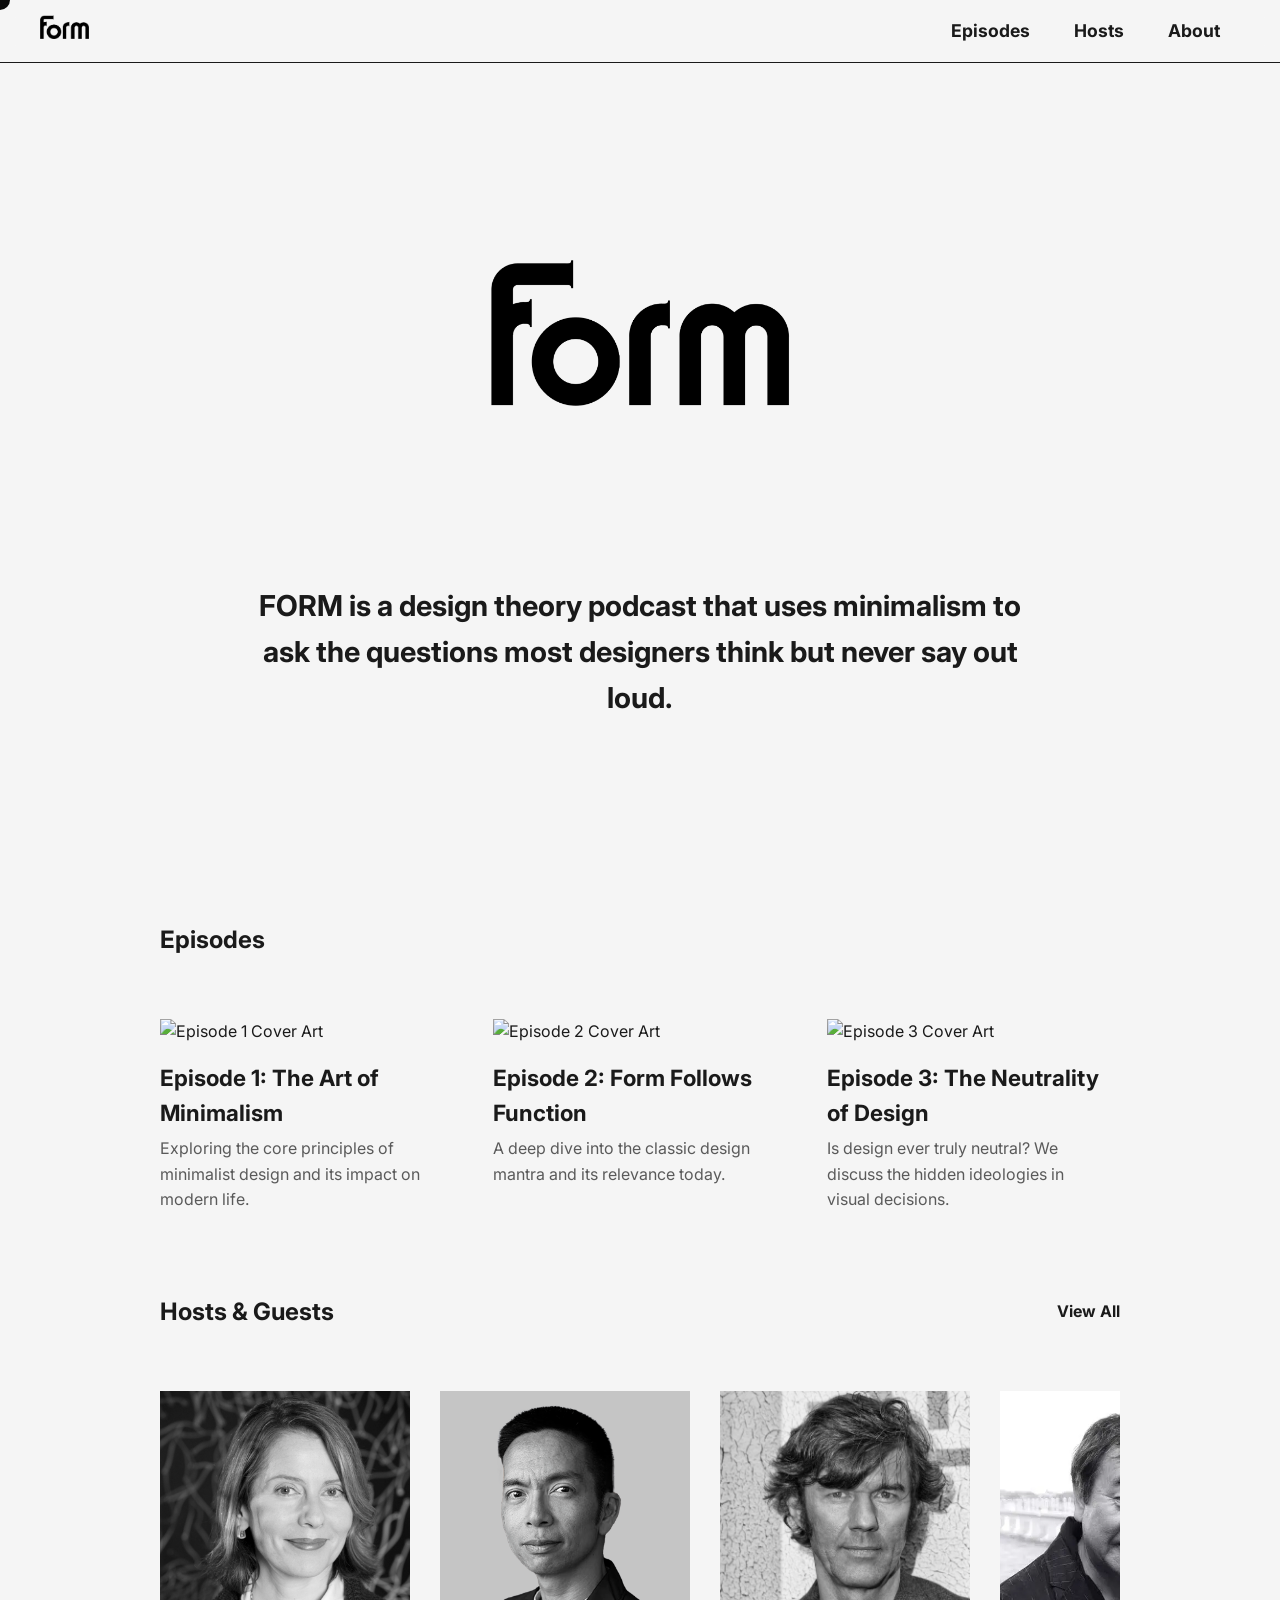
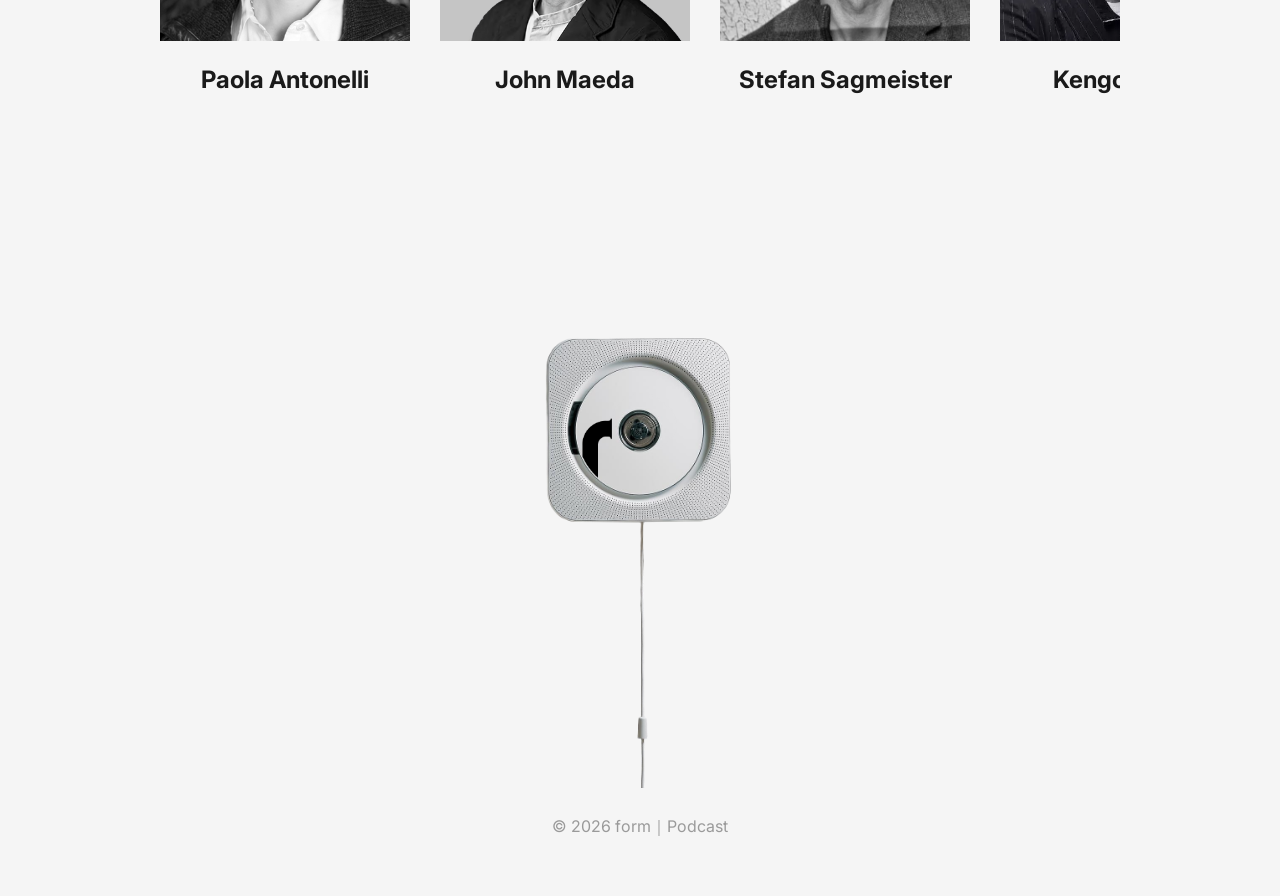
==== commit 3db31e0e: "Complete the basic structure of episodes and organize the alignment grid for the entire website" ====
--- a/index.html
+++ b/index.html
@@ -14,8 +14,8 @@
             <img src="icon.png" alt="Podcast Logo" class="header-logo">
         </a>
         <nav>
-            <a href="#episodes">Episodes</a>
-            <a href="hosts.html">Hosts & Guests</a>
+            <a href="episode-detail.html">Episodes</a>
+            <a href="hosts.html">Hosts</a>
             <a href="about.html">About</a>
         </nav>
     </header>
@@ -38,12 +38,40 @@
 
         </section>
 
+        <!-- Episodes Section -->
+        <section id="episodes" class="reveal">
+            <div class="section-header">
+                <h2>Episodes</h2>
+            </div>
+            <div class="episode-grid">
+                <a href="episode-detail.html" class="episode-card">
+                    <img src="images/episode1.jpg" alt="Episode 1 Cover Art" class="episode-image">
+                    <div class="episode-info">
+                        <h3>Episode 1: The Art of Minimalism</h3>
+                        <p>Exploring the core principles of minimalist design and its impact on modern life.</p>
+                    </div>
+                </a>
+                <a href="episode-detail.html" class="episode-card">
+                    <img src="images/episode2.jpg" alt="Episode 2 Cover Art" class="episode-image">
+                    <div class="episode-info">
+                        <h3>Episode 2: Form Follows Function</h3>
+                        <p>A deep dive into the classic design mantra and its relevance today.</p>
+                    </div>
+                </a>
+                <a href="episode-detail.html" class="episode-card">
+                    <img src="images/episode3.jpg" alt="Episode 3 Cover Art" class="episode-image">
+                    <div class="episode-info">
+                        <h3>Episode 3: The Neutrality of Design</h3>
+                        <p>Is design ever truly neutral? We discuss the hidden ideologies in visual decisions.</p>
+                    </div>
+                </a>
+            </div>
+        </section>
+
         <section id="hosts" class="reveal">
-            <div class="section-header-wrapper">
-                <div class="section-header">
-                    <a href="hosts.html" class="hosts-title-link"><h2>Hosts & Guests</h2></a>
-                    <a href="#" class="view-all-hosts">View All</a>
-                </div>
+            <div class="section-header">
+                <a href="hosts.html" class="hosts-title-link"><h2>Hosts & Guests</h2></a>
+                <a href="#" class="view-all-hosts">View All</a>
             </div>
 
             <div class="hosts-container">
--- a/style.css
+++ b/style.css
@@ -116,6 +116,42 @@
     color: #9a9a9a;
 }
 
+/* --- Episodes Section --- */
+.episode-grid {
+    display: grid;
+    grid-template-columns: repeat(auto-fit, minmax(280px, 1fr));
+    gap: 40px;
+}
+
+.episode-card {
+    text-decoration: none;
+    color: inherit;
+    transition: transform 0.3s ease;
+}
+
+.episode-card:hover {
+    transform: translateY(-5px);
+}
+
+.episode-image {
+    width: 100%;
+    height: auto;
+    aspect-ratio: 1 / 1;
+    object-fit: cover;
+    margin-bottom: 15px;
+}
+
+.episode-info h3 {
+    font-size: 1.4em;
+    margin: 0 0 5px 0;
+}
+
+.episode-info p {
+    font-size: 1em;
+    margin: 0;
+    color: #5a5a5a;
+}
+
 #hero {
     display: flex;
     justify-content: center;
@@ -172,7 +208,7 @@
 
 
 main {
-    padding: 40px 20px;
+    padding: 40px 160px;
     max-width: 1200px;
     margin: 0 auto;
 }
@@ -255,11 +291,7 @@
     overflow-x: hidden;
 }
 
-.section-header-wrapper {
-    max-width: 1200px;
-    margin: 0 auto;
-    padding: 0 20px;
-}
+
 
 @keyframes scroll {
     0% {
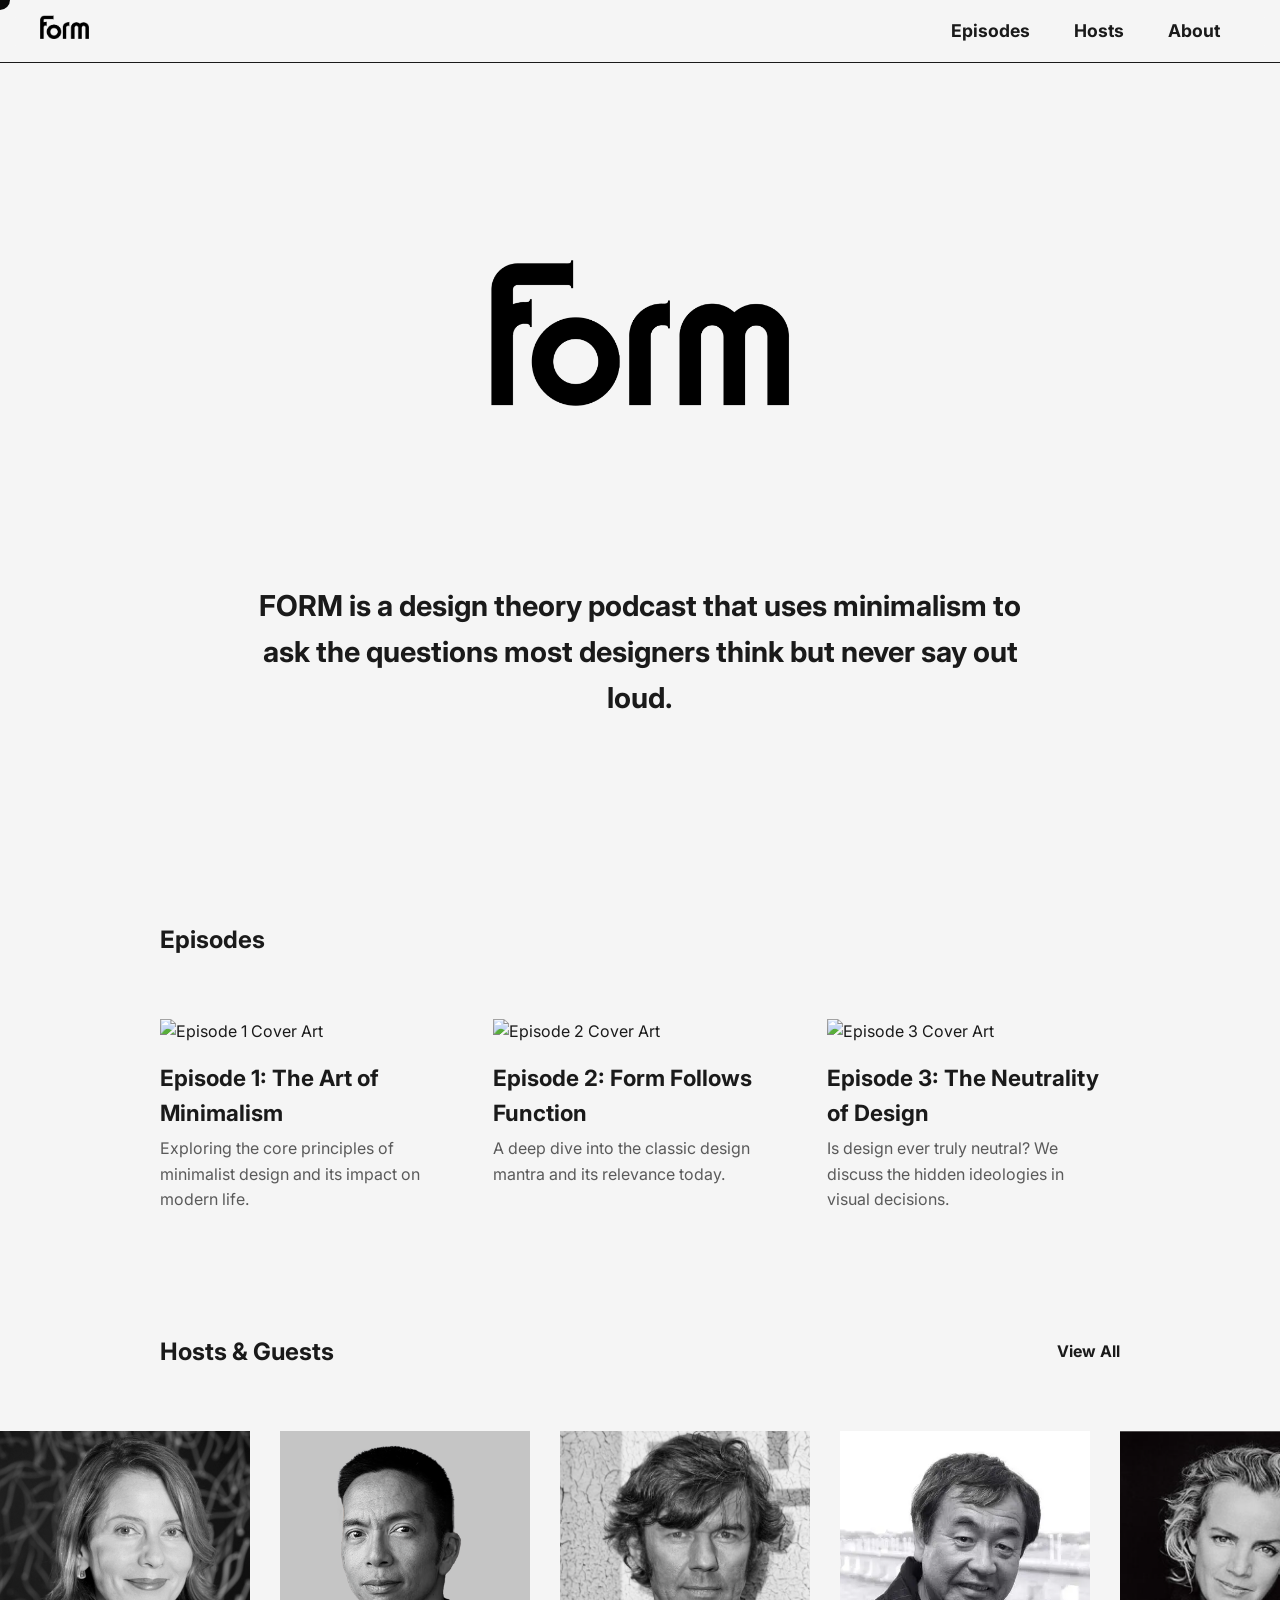
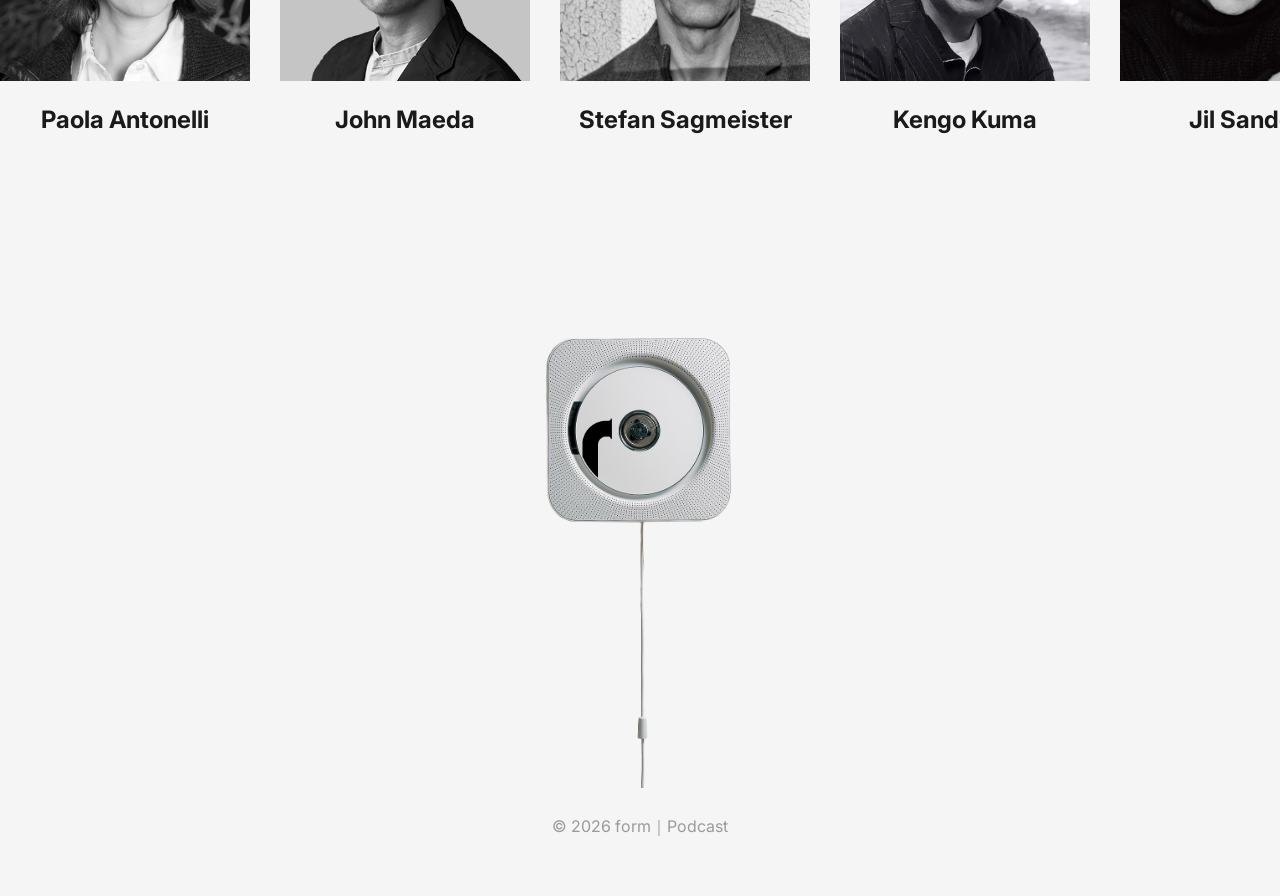
==== commit d52a77fb: "Adjusted homepage" ====
--- a/index.html
+++ b/index.html
@@ -68,87 +68,87 @@
             </div>
         </section>
 
-        <section id="hosts" class="reveal">
+    </main>
+
+    <section id="hosts" class="reveal">
+        <div class="main-content-wrapper">
             <div class="section-header">
                 <a href="hosts.html" class="hosts-title-link"><h2>Hosts & Guests</h2></a>
                 <a href="#" class="view-all-hosts">View All</a>
             </div>
+        </div>
 
-            <div class="hosts-container">
-                <a href="hosts.html#paola" class="host-profile-link">
-                    <div class="host-profile" data-role="Host">
-                        <div class="host-image-container">
-                            <img src="images/Paola.jpg" alt="Host Paola Antonelli" class="host-image">
-                        </div>
-                        <div class="host-info">
-                            <h3>Paola Antonelli</h3>
-                        </div>
-                    </div>
-                </a>
-                <a href="hosts.html#john" class="host-profile-link">
-                    <div class="host-profile" data-role="Host">
-                        <div class="host-image-container">
-                            <img src="images/John.png" alt="Host John Maeda" class="host-image">
-                        </div>
-                        <div class="host-info">
-                            <h3>John Maeda</h3>
-                        </div>
-                    </div>
-                </a>
-                <div class="host-profile" data-role="Guest">
+        <div class="hosts-container">
+            <a href="hosts.html#paola" class="host-profile-link">
+                <div class="host-profile" data-role="Host">
                     <div class="host-image-container">
-                        <img src="images/stefan.png" alt="Guest Stefan Sagmeister" class="host-image">
+                        <img src="images/Paola.jpg" alt="Host Paola Antonelli" class="host-image">
                     </div>
                     <div class="host-info">
-                        <h3>Stefan Sagmeister</h3>
+                        <h3>Paola Antonelli</h3>
                     </div>
                 </div>
-                <div class="host-profile" data-role="Guest">
+            </a>
+            <a href="hosts.html#john" class="host-profile-link">
+                <div class="host-profile" data-role="Host">
                     <div class="host-image-container">
-                        <img src="images/Kengo.webp" alt="Guest Kengo Kuma" class="host-image">
+                        <img src="images/John.png" alt="Host John Maeda" class="host-image">
                     </div>
                     <div class="host-info">
-                        <h3>Kengo Kuma</h3>
+                        <h3>John Maeda</h3>
                     </div>
                 </div>
-                <div class="host-profile" data-role="Guest">
-                    <div class="host-image-container">
-                        <img src="images/jil.png" alt="Guest Jil Sander" class="host-image">
-                    </div>
-                    <div class="host-info">
-                        <h3>Jil Sander</h3>
-                    </div>
+            </a>
+            <div class="host-profile" data-role="Guest">
+                <div class="host-image-container">
+                    <img src="images/stefan.png" alt="Guest Stefan Sagmeister" class="host-image">
                 </div>
-                <div class="host-profile" data-role="Guest">
-                    <div class="host-image-container">
-                        <img src="images/jony.jpg" alt="Guest Jony Ive" class="host-image">
-                    </div>
-                    <div class="host-info">
-                        <h3>Jony Ive</h3>
-                    </div>
-                </div>
-                <div class="host-profile" data-role="Guest">
-                    <div class="host-image-container">
-                        <img src="images/phoebe.png" alt="Guest Phoebe Philo" class="host-image">
-                    </div>
-                    <div class="host-info">
-                        <h3>Phoebe Philo</h3>
-                    </div>
-                </div>
-                <div class="host-profile" data-role="Guest">
-                    <div class="host-image-container">
-                        <img src="images/tadao.jpg" alt="Guest Tadao Ando" class="host-image">
-                    </div>
-                    <div class="host-info">
-                        <h3>Tadao Ando</h3>
-                    </div>
+                <div class="host-info">
+                    <h3>Stefan Sagmeister</h3>
                 </div>
             </div>
-        </section>
-        </section>
-
-
-    </main>
+            <div class="host-profile" data-role="Guest">
+                <div class="host-image-container">
+                    <img src="images/Kengo.webp" alt="Guest Kengo Kuma" class="host-image">
+                </div>
+                <div class="host-info">
+                    <h3>Kengo Kuma</h3>
+                </div>
+            </div>
+            <div class="host-profile" data-role="Guest">
+                <div class="host-image-container">
+                    <img src="images/jil.png" alt="Guest Jil Sander" class="host-image">
+                </div>
+                <div class="host-info">
+                    <h3>Jil Sander</h3>
+                </div>
+            </div>
+            <div class="host-profile" data-role="Guest">
+                <div class="host-image-container">
+                    <img src="images/jony.jpg" alt="Guest Jony Ive" class="host-image">
+                </div>
+                <div class="host-info">
+                    <h3>Jony Ive</h3>
+                </div>
+            </div>
+            <div class="host-profile" data-role="Guest">
+                <div class="host-image-container">
+                    <img src="images/phoebe.png" alt="Guest Phoebe Philo" class="host-image">
+                </div>
+                <div class="host-info">
+                    <h3>Phoebe Philo</h3>
+                </div>
+            </div>
+            <div class="host-profile" data-role="Guest">
+                <div class="host-image-container">
+                    <img src="images/tadao.jpg" alt="Guest Tadao Ando" class="host-image">
+                </div>
+                <div class="host-info">
+                    <h3>Tadao Ando</h3>
+                </div>
+            </div>
+        </div>
+    </section>
 
     <footer>
         <a href="about.html#about-poster-anchor" class="player-link">
--- a/style.css
+++ b/style.css
@@ -213,6 +213,12 @@
     margin: 0 auto;
 }
 
+.main-content-wrapper {
+    max-width: 1200px;
+    margin: 0 auto;
+    padding: 0 160px;
+}
+
 .section-header {
     display: flex;
     justify-content: space-between;
@@ -319,9 +325,13 @@
 /* Expanded view for hosts */
 .hosts-container.expanded {
     flex-wrap: wrap; /* Allow items to wrap to the next line */
-    justify-content: center; /* Center the items */
+    justify-content: flex-start; /* Align items to the start */
     animation: none; /* Disable the scroll animation */
-    width: 100%; /* Take up full container width */
+
+    /* Constrain width to match main content */
+    max-width: 1200px;
+    margin: 0 auto;
+    padding: 0 160px;
 }
 
 .hosts-container.expanded .host-profile {
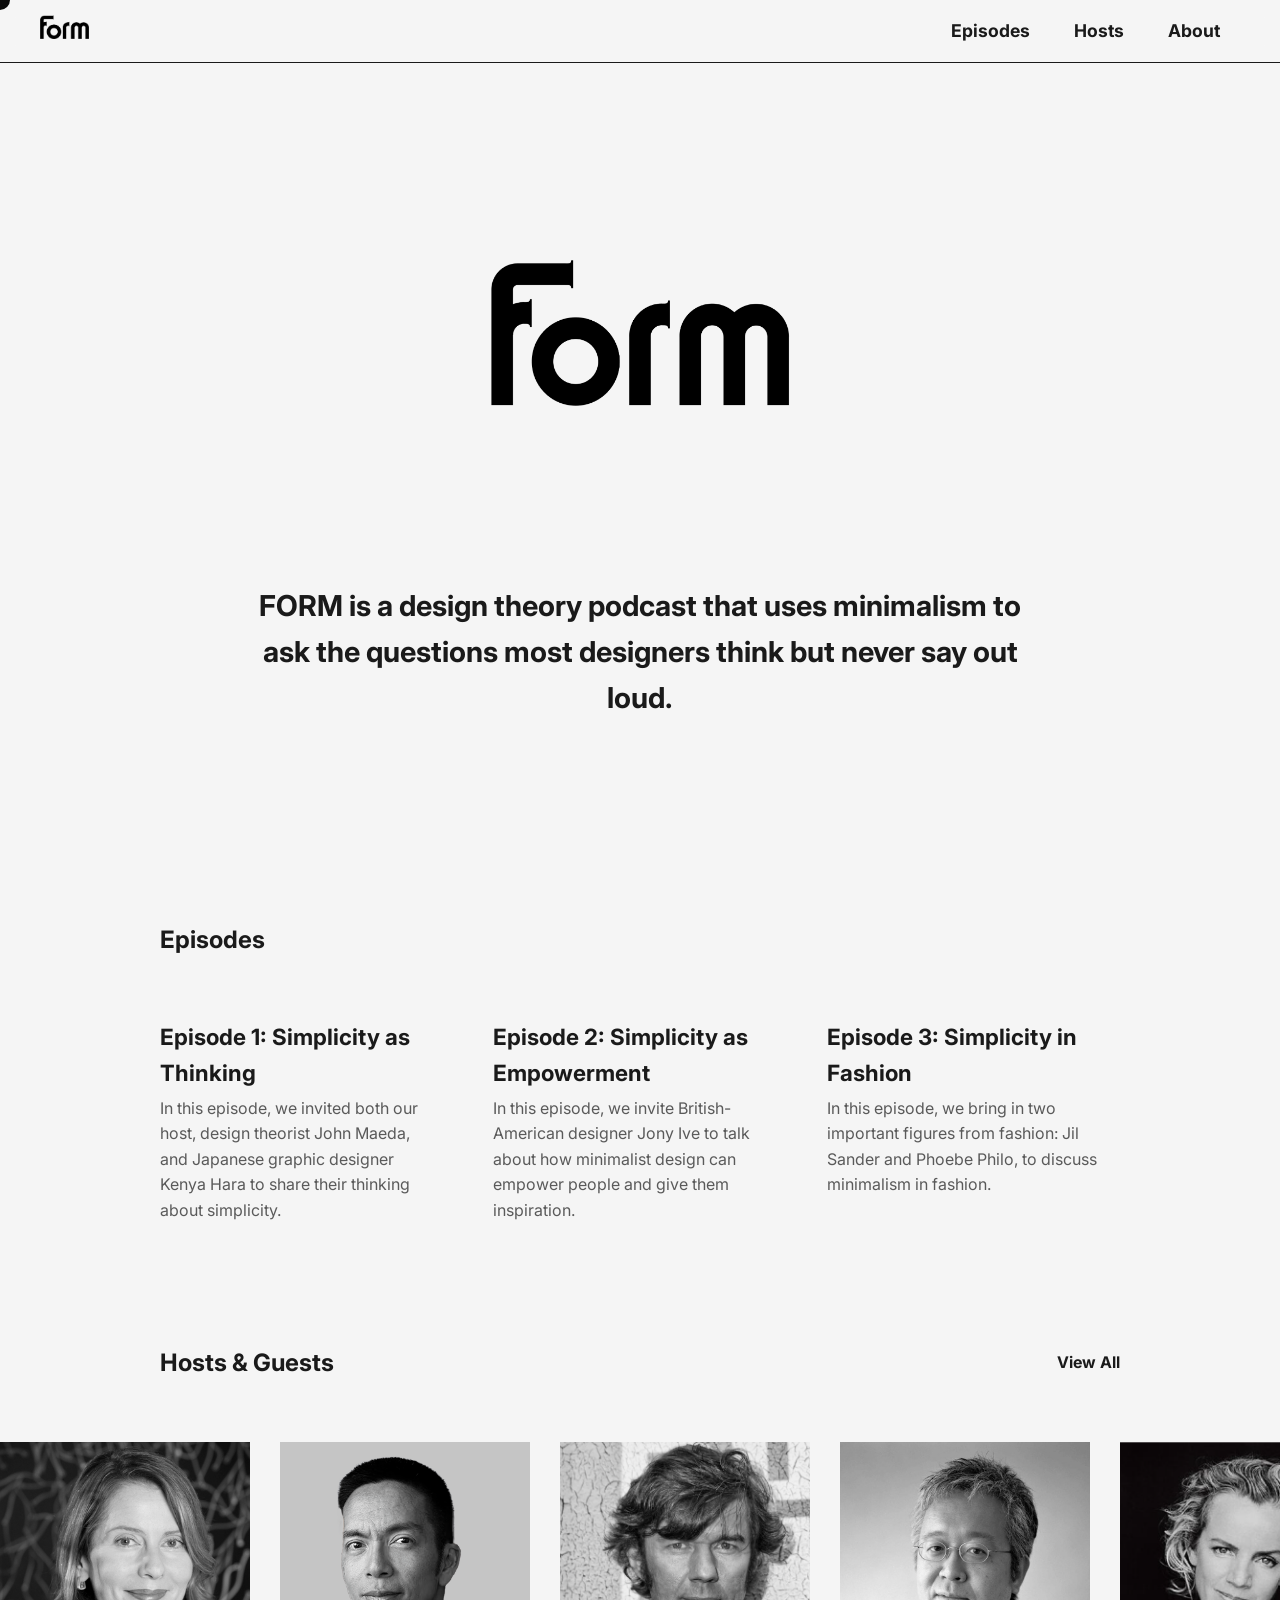
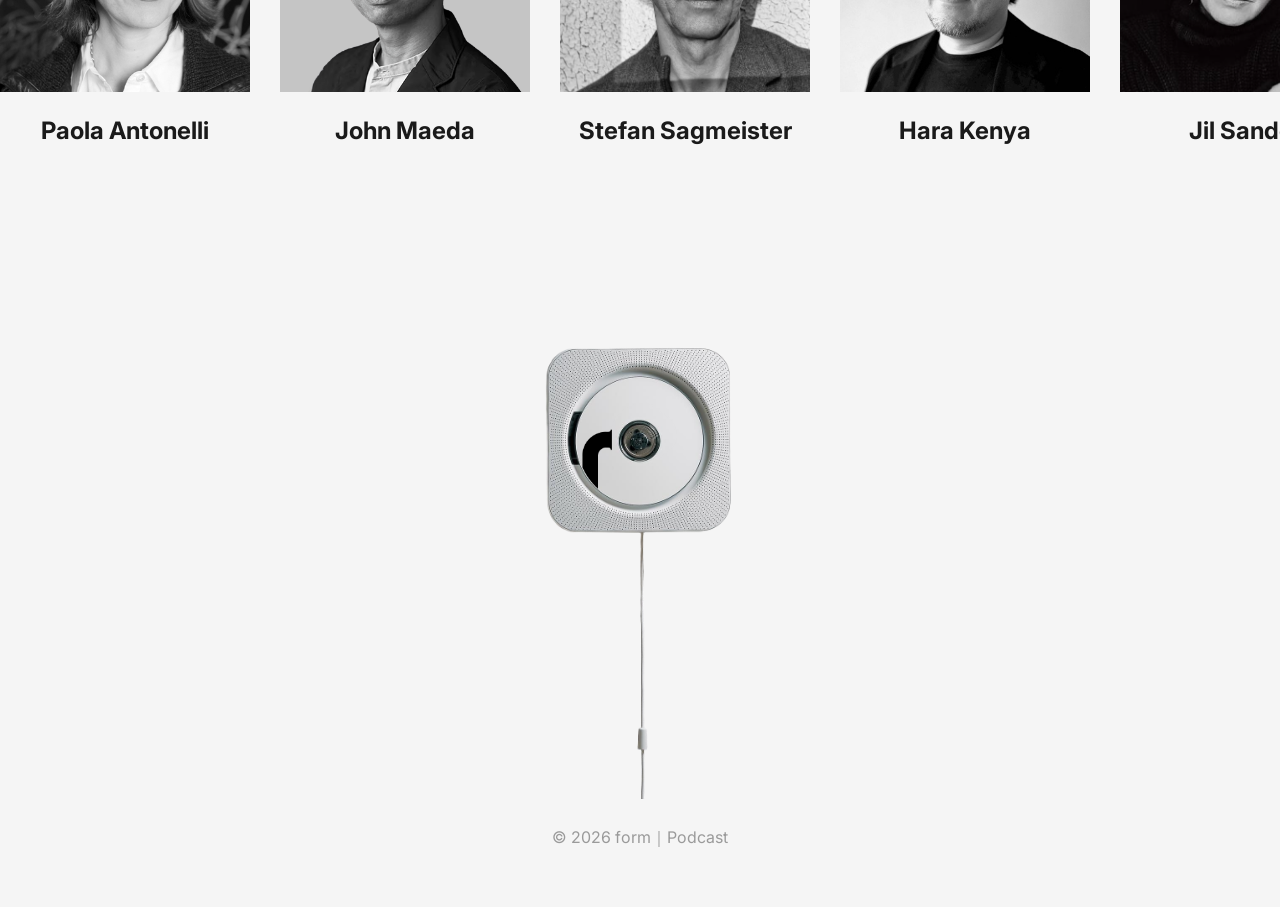
==== commit fb8b014d: "Added episodes pages" ====
--- a/index.html
+++ b/index.html
@@ -14,7 +14,7 @@
             <img src="icon.png" alt="Podcast Logo" class="header-logo">
         </a>
         <nav>
-            <a href="episode-detail.html">Episodes</a>
+            <a href="episode-1.html">Episodes</a>
             <a href="hosts.html">Hosts</a>
             <a href="about.html">About</a>
         </nav>
@@ -44,25 +44,22 @@
                 <h2>Episodes</h2>
             </div>
             <div class="episode-grid">
-                <a href="episode-detail.html" class="episode-card">
-                    <img src="images/episode1.jpg" alt="Episode 1 Cover Art" class="episode-image">
+                <a href="episode-1.html" class="episode-card">
                     <div class="episode-info">
-                        <h3>Episode 1: The Art of Minimalism</h3>
-                        <p>Exploring the core principles of minimalist design and its impact on modern life.</p>
+                    <h3>Episode 1: Simplicity as Thinking</h3>
+                    <p>In this episode, we invited both our host, design theorist John Maeda, and Japanese graphic designer Kenya Hara to share their thinking about simplicity.</p>
+                </div>
+                </a>
+                <a href="episode-2.html" class="episode-card">
+                    <div class="episode-info">
+                        <h3>Episode 2: Simplicity as Empowerment</h3>
+                        <p>In this episode, we invite British-American designer Jony Ive to talk about how minimalist design can empower people and give them inspiration.</p>
                     </div>
                 </a>
-                <a href="episode-detail.html" class="episode-card">
-                    <img src="images/episode2.jpg" alt="Episode 2 Cover Art" class="episode-image">
+                <a href="episode-3.html" class="episode-card">
                     <div class="episode-info">
-                        <h3>Episode 2: Form Follows Function</h3>
-                        <p>A deep dive into the classic design mantra and its relevance today.</p>
-                    </div>
-                </a>
-                <a href="episode-detail.html" class="episode-card">
-                    <img src="images/episode3.jpg" alt="Episode 3 Cover Art" class="episode-image">
-                    <div class="episode-info">
-                        <h3>Episode 3: The Neutrality of Design</h3>
-                        <p>Is design ever truly neutral? We discuss the hidden ideologies in visual decisions.</p>
+                        <h3>Episode 3: Simplicity in Fashion</h3>
+                        <p>In this episode, we bring in two important figures from fashion: Jil Sander and Phoebe Philo, to discuss minimalism in fashion.</p>
                     </div>
                 </a>
             </div>
@@ -108,13 +105,13 @@
                 </div>
             </div>
             <div class="host-profile" data-role="Guest">
-                <div class="host-image-container">
-                    <img src="images/Kengo.webp" alt="Guest Kengo Kuma" class="host-image">
+                    <div class="host-image-container">
+                        <img src="images/KengoKuma.jpg" alt="Guest Hara Kenya" class="host-image">
+                    </div>
+                    <div class="host-info">
+                        <h3>Hara Kenya</h3>
+                    </div>
                 </div>
-                <div class="host-info">
-                    <h3>Kengo Kuma</h3>
-                </div>
-            </div>
             <div class="host-profile" data-role="Guest">
                 <div class="host-image-container">
                     <img src="images/jil.png" alt="Guest Jil Sander" class="host-image">
--- a/style.css
+++ b/style.css
@@ -78,11 +78,11 @@
 
 /* Style for when showing 'Host' */
 .cursor-dot.text-active.host-style {
-    background-color: #f5f5f5; /* White background */
+    background-color: white; /* White background */
 }
 
 .cursor-dot.text-active.host-style .cursor-text {
-    color: #1a1a1a; /* Black text */
+    color: black; /* Black text */
 }
 
 header {
@@ -141,6 +141,10 @@
     margin-bottom: 15px;
 }
 
+.episode-info {
+    text-align: left; /* Align text to the left */
+}
+
 .episode-info h3 {
     font-size: 1.4em;
     margin: 0 0 5px 0;
